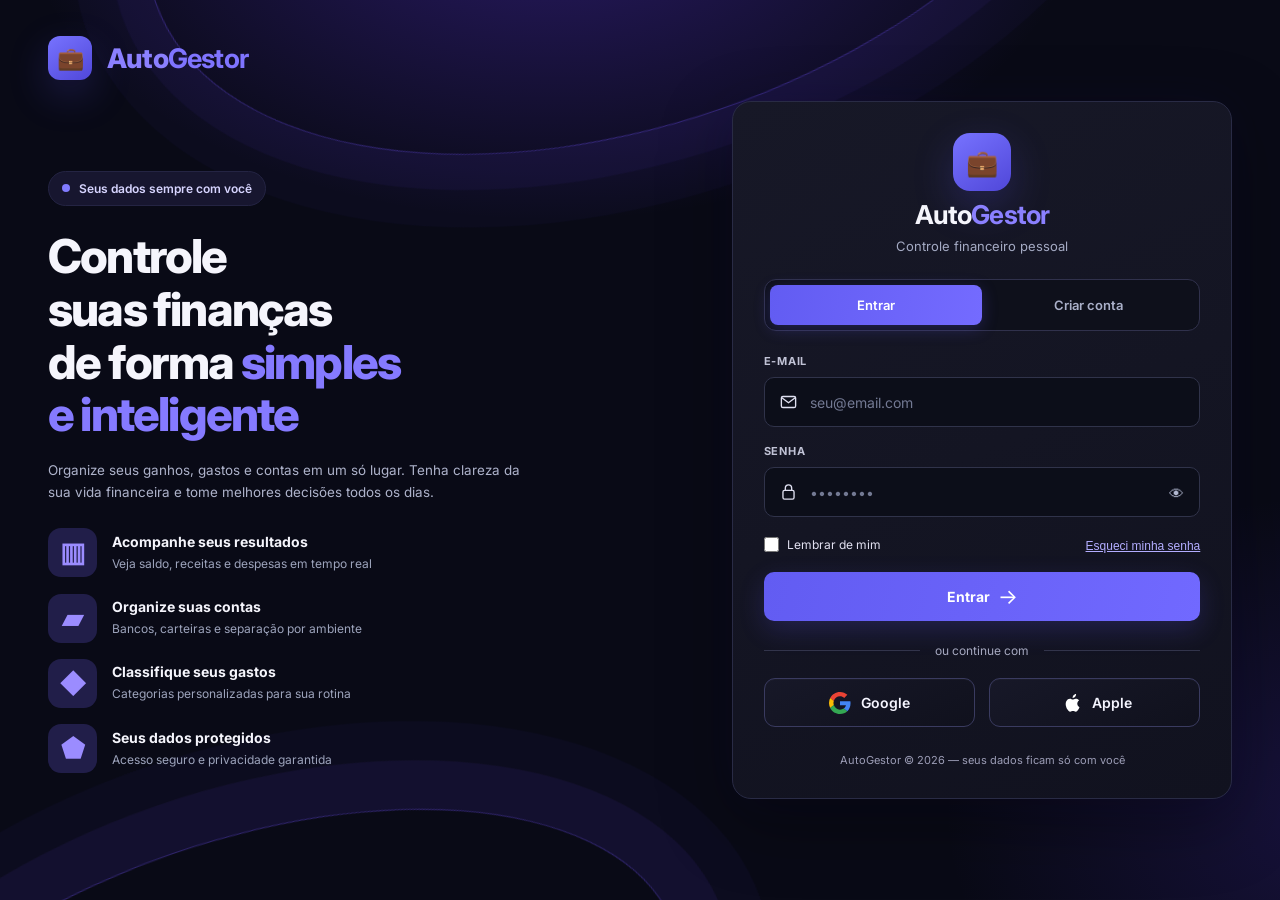
==== app/static/login.html @ a89f31d7 "fix(ui): replace placeholder Google and Apple marks with SVG icons" ====
<!DOCTYPE html>
<html lang="pt-br">
<head>
<meta charset="UTF-8">
<meta name="viewport" content="width=device-width, initial-scale=1.0">
<title>AutoGestor — Entrar</title>
<link rel="preconnect" href="https://fonts.googleapis.com">
<link href="https://fonts.googleapis.com/css2?family=Inter:wght@300;400;500;600;700;800&display=swap" rel="stylesheet">
<style>
  *, *::before, *::after { box-sizing: border-box; margin: 0; padding: 0; }

  :root {
    --bg:      #0A0A0F;
    --surface: #111118;
    --card:    #16161F;
    --border:  #1E1E2E;
    --border2: #2A2A3C;
    --text:    #F1F1F5;
    --muted:   #6B6B80;
    --dim:     #3A3A50;
    --accent:  #6366F1;
    --accent2: #818CF8;
    --green:   #10B981;
    --amber:   #F59E0B;
    --red:     #EF4444;
  }

  body {
    font-family: 'Inter', sans-serif;
    background: var(--bg);
    color: var(--text);
    min-height: 100vh;
    display: flex;
    align-items: center;
    justify-content: center;
    padding: 20px;
    position: relative;
    overflow: hidden;
  }

  /*
    BACKGROUND DECORATIVO
    ───────────────────────
    Dois círculos grandes, desfocados, com a cor de accent/green
    em baixa opacidade — dão profundidade ao fundo escuro sem
    distrair do formulário. Posicionados fora da área central.
  */
  .bg-glow {
    position: fixed;
    border-radius: 50%;
    filter: blur(120px);
    pointer-events: none;
    z-index: 0;
  }
  .bg-glow.one {
    width: 480px; height: 480px;
    background: var(--accent);
    opacity: 0.12;
    top: -120px; left: -120px;
  }
  .bg-glow.two {
    width: 420px; height: 420px;
    background: var(--green);
    opacity: 0.08;
    bottom: -100px; right: -100px;
  }

  /* ── CONTAINER PRINCIPAL ── */
  .auth-wrap {
    position: relative;
    z-index: 1;
    width: 100%;
    max-width: 380px;
  }

  .brand {
    display: flex;
    flex-direction: column;
    align-items: center;
    gap: 10px;
    margin-bottom: 28px;
  }
  .brand-icon {
    width: 52px;
    height: 52px;
    background: var(--accent);
    border-radius: 14px;
    display: flex;
    align-items: center;
    justify-content: center;
    font-size: 24px;
    box-shadow: 0 8px 24px rgba(99,102,241,0.35);
  }
  .brand-name {
    font-size: 19px;
    font-weight: 700;
    letter-spacing: -0.3px;
  }
  .brand-sub {
    font-size: 12px;
    color: var(--muted);
  }

  .auth-card {
    background: var(--card);
    border: 1px solid var(--border);
    border-radius: 18px;
    padding: 32px 28px;
    box-shadow: 0 20px 60px rgba(0,0,0,0.4);
  }

  /* ── TOGGLE LOGIN / CADASTRO ── */
  .auth-toggle {
    display: grid;
    grid-template-columns: 1fr 1fr;
    background: var(--surface);
    border: 1px solid var(--border2);
    border-radius: 11px;
    padding: 4px;
    margin-bottom: 24px;
  }
  .auth-toggle button {
    padding: 9px;
    border: none;
    border-radius: 8px;
    background: transparent;
    color: var(--muted);
    font-family: 'Inter', sans-serif;
    font-size: 13px;
    font-weight: 600;
    cursor: pointer;
    transition: all 0.2s;
  }
  .auth-toggle button.active {
    background: var(--accent);
    color: #fff;
  }

  /* ── CAMPOS ── */
  .field { margin-bottom: 14px; position: relative; }
  .field label {
    display: block;
    font-size: 11px;
    font-weight: 500;
    color: var(--muted);
    margin-bottom: 6px;
    letter-spacing: 0.04em;
    text-transform: uppercase;
  }
  .field input {
    width: 100%;
    background: var(--surface);
    border: 1px solid var(--border2);
    border-radius: 10px;
    padding: 12px 14px;
    color: var(--text);
    font-family: 'Inter', sans-serif;
    font-size: 14px;
    outline: none;
    transition: border-color 0.15s, box-shadow 0.15s;
  }
  .field input:focus {
    border-color: var(--accent);
    box-shadow: 0 0 0 3px rgba(99,102,241,0.15);
  }
  .field input::placeholder { color: var(--dim); }

  .field-error {
    display: none;
    margin-top: 6px;
    font-size: 12px;
    color: var(--red);
  }
  .field-error.show { display: block; }

  /* Botão de mostrar/ocultar senha — ícone dentro do campo */
  .field.password-field input { padding-right: 42px; }
  .toggle-password {
    position: absolute;
    right: 12px;
    top: 33px;
    background: none;
    border: none;
    color: var(--muted);
    cursor: pointer;
    font-size: 15px;
    padding: 4px;
    line-height: 1;
  }
  .toggle-password:hover { color: var(--text); }

  /* ── FORÇA DA SENHA (só aparece no cadastro) ── */
  .strength-wrap {
    display: none;
    align-items: center;
    gap: 8px;
    margin-top: 8px;
  }
  .strength-wrap.show { display: flex; }
  .strength-bars {
    display: flex;
    gap: 4px;
    flex: 1;
  }
  .strength-bar {
    height: 4px;
    flex: 1;
    border-radius: 99px;
    background: var(--border2);
    transition: background 0.2s;
  }
  .strength-label {
    font-size: 10px;
    font-weight: 600;
    color: var(--muted);
    min-width: 52px;
    text-align: right;
  }

  /* ── BOTÃO PRINCIPAL ── */
  .btn-submit {
    width: 100%;
    padding: 12px;
    background: var(--accent);
    border: none;
    border-radius: 10px;
    color: #fff;
    font-family: 'Inter', sans-serif;
    font-size: 14px;
    font-weight: 600;
    cursor: pointer;
    transition: filter 0.15s, transform 0.1s;
    margin-top: 6px;
    display: flex;
    align-items: center;
    justify-content: center;
    gap: 8px;
  }
  .btn-submit:hover { filter: brightness(1.1); }
  .btn-submit:active { transform: scale(0.98); }
  .btn-submit:disabled { opacity: 0.6; cursor: not-allowed; }

  /* Spinner de carregamento dentro do botão, durante o fetch */
  .spinner {
    width: 14px; height: 14px;
    border: 2px solid rgba(255,255,255,0.3);
    border-top-color: #fff;
    border-radius: 50%;
    animation: spin 0.6s linear infinite;
    display: none;
  }
  .spinner.show { display: inline-block; }
  @keyframes spin { to { transform: rotate(360deg); } }

  /* ── MENSAGEM DE ERRO ── */
  .auth-error {
    display: none;
    align-items: center;
    gap: 8px;
    background: rgba(239,68,68,0.1);
    border: 1px solid rgba(239,68,68,0.3);
    border-radius: 9px;
    padding: 10px 12px;
    margin-bottom: 16px;
    font-size: 12px;
    color: var(--red);
  }
  .auth-error.show { display: flex; }

  .auth-info {
    display: none;
    align-items: center;
    gap: 8px;
    background: rgba(245,158,11,0.1);
    border: 1px solid rgba(245,158,11,0.35);
    border-radius: 9px;
    padding: 10px 12px;
    margin-bottom: 16px;
    font-size: 12px;
    color: var(--amber);
  }
  .auth-info.show { display: flex; }

  .auth-footer {
    text-align: center;
    margin-top: 20px;
    font-size: 12px;
    color: var(--muted);
  }

  .auth-link {
    margin-top: 10px;
    text-align: right;
  }
  .auth-link button {
    background: none;
    border: none;
    color: var(--accent2);
    cursor: pointer;
    font-size: 12px;
    text-decoration: underline;
  }

  .modal-backdrop {
    display: none;
    position: fixed;
    inset: 0;
    background: rgba(0, 0, 0, 0.65);
    z-index: 20;
    align-items: center;
    justify-content: center;
    padding: 16px;
  }
  .modal-backdrop.show { display: flex; }
  .modal-card {
    width: 100%;
    max-width: 430px;
    background: var(--card);
    border: 1px solid var(--border2);
    border-radius: 16px;
    padding: 20px;
  }
  .modal-title {
    font-size: 18px;
    margin-bottom: 8px;
    font-weight: 700;
  }
  .modal-sub {
    font-size: 13px;
    color: var(--muted);
    margin-bottom: 14px;
  }
  .modal-actions {
    display: flex;
    gap: 8px;
    margin-top: 10px;
  }
  .btn-secondary {
    flex: 1;
    border: 1px solid var(--border2);
    background: transparent;
    color: var(--text);
    border-radius: 10px;
    padding: 11px;
    cursor: pointer;
  }

/* AutoGestor · Login Dark Premium 2026 — visual only; auth logic preserved */
:root {
  --bg: #090a13;
  --surface: #10121e;
  --card: #121522;
  --border: #24283d;
  --border2: #323650;
  --text: #f6f7ff;
  --muted: #a2a8c1;
  --dim: #747b98;
  --accent: #625df5;
  --accent2: #aaa7ff;
}
html { min-height: 100%; }
body {
  display: block;
  min-height: 100vh;
  min-height: 100dvh;
  padding: 0;
  overflow-x: hidden;
  overflow-y: auto;
  background: radial-gradient(ellipse at 12% 8%, rgba(99,93,245,.17), transparent 42%),
              radial-gradient(ellipse at 90% 90%, rgba(60,45,143,.12), transparent 36%), var(--bg);
}
.bg-glow { opacity: .045 !important; }
.auth-layout {
  width: min(1200px, calc(100% - 72px));
  min-height: 100vh;
  min-height: 100dvh;
  margin: auto;
  display: grid;
  grid-template-columns: minmax(0, 1.05fr) minmax(360px, .95fr);
  align-items: center;
  gap: clamp(32px, 7vw, 112px);
  position: relative;
  z-index: 1;
  padding: 48px 0;
}
.auth-intro { min-height: 650px; align-self: stretch; display: flex; flex-direction: column; justify-content: space-between; }
.intro-brand { font-size: 23px; font-weight: 800; letter-spacing: -.8px; }
.intro-brand > span:last-child, .brand-name span { color: var(--accent2); }
.intro-mark, .brand-icon {
  background: linear-gradient(145deg, #7773ff, #5047d9);
  box-shadow: 0 14px 40px rgba(91,83,241,.23);
}
.intro-mark { display: inline-grid; place-items: center; width: 38px; height: 38px; border-radius: 12px; margin-right: 10px; color: white; font-size: 27px; vertical-align: middle; }
.intro-content { max-width: 540px; }
.intro-eyebrow { display: inline-flex; align-items: center; gap: 9px; padding: 10px 14px; border-radius: 999px; border: 1px solid #292a4d; background: #17172e; color: #d7d5ff; font-size: 12px; font-weight: 600; }
.intro-dot { width: 8px; height: 8px; border-radius: 50%; background: #817bff; }
.intro-content h1 { font-size: clamp(36px, 4vw, 57px); letter-spacing: -2.4px; line-height: 1.12; margin: 26px 0 18px; font-weight: 800; }
.intro-content h1 em { font-style: normal; color: #8c83ff; }
.intro-content > p { font-size: 16px; line-height: 1.8; color: #aeb3cb; max-width: 490px; }
.intro-features { display: grid; gap: 23px; margin-top: 35px; }
.intro-feature { display: flex; gap: 14px; align-items: center; }
.feature-icon { display: grid; place-items: center; width: 47px; height: 47px; flex: none; border-radius: 13px; background: #1b1b39; color: #a9a4ff; font-size: 27px; }
.intro-feature strong { display: block; font-size: 13px; margin-bottom: 5px; }
.intro-feature small { display: block; color: #9da4bc; font-size: 12px; line-height: 1.5; }
.intro-bottom { font-size: 10px; color: #717896; font-weight: 700; letter-spacing: 2px; }
.intro-bottom span { padding: 0 8px; }
.auth-wrap { max-width: 470px; justify-self: end; }
.brand { margin-bottom: 25px; gap: 8px; }
.brand-icon { width: 58px; height: 58px; border-radius: 17px; font-size: 35px; }
.brand-name { font-size: 25px; letter-spacing: -.9px; }
.brand-sub { font-size: 12px; color: #a4aac3; text-align: center; }
.auth-card { padding: 34px; border-radius: 22px; border-color: #292c42; background: linear-gradient(145deg, rgba(24,26,42,.98), rgba(17,19,32,.98)); box-shadow: 0 28px 90px rgba(0,0,0,.35); }
.auth-toggle { margin-bottom: 28px; padding: 5px; border-radius: 12px; background: #0e101b; }
.auth-toggle button { padding: 12px; color: #aab0c9; }
.auth-toggle button.active { background: linear-gradient(100deg, #625cf2, #746bff); box-shadow: 0 4px 16px rgba(95,87,240,.25); }
.field { margin-bottom: 18px; }
.field label { font-size: 11px; font-weight: 700; color: #b2b8d0; letter-spacing: .065em; margin-bottom: 9px; }
.field input { background: #0c0e19; border-color: #30334a; min-height: 50px; padding: 13px 15px; font-size: 14px; }
.field input::placeholder { color: #737993; }
.toggle-password { top: 38px; color: #b2b8d0; }
.btn-submit { min-height: 51px; background: linear-gradient(105deg, #625cf2, #7169ff); box-shadow: 0 9px 26px rgba(93,86,245,.2); font-weight: 700; }
.auth-link { margin: 4px 0 14px; }
.auth-link button { color: #b3adff; }
.auth-footer { color: #8d93ad; line-height: 1.6; }
.modal-card { background: #151827; }
@media (max-width: 900px) {
  .auth-layout { width: min(480px, calc(100% - 36px)); display: flex; flex-direction: column; justify-content: center; gap: 0; padding: 36px 0 26px; }
  .auth-intro { display: none; }
  .auth-wrap { max-width: 100%; width: 100%; }
  .brand { margin-bottom: 28px; }
  .auth-card { padding: clamp(22px, 5vw, 32px); }
}
@media (max-width: 420px) {
  .auth-layout { width: calc(100% - 28px); padding-top: 24px; }
  .auth-card { padding: 22px 18px; border-radius: 19px; }
  .brand-icon { width: 54px; height: 54px; }
  .brand-name { font-size: 23px; }
  .auth-toggle button { padding: 11px 6px; }
}
@media (prefers-reduced-motion: reduce) {
  *, *::before, *::after { scroll-behavior: auto !important; transition-duration: .01ms !important; animation-duration: .01ms !important; }
}

/* Pixel-directed 2026 login layout — aligned with approved reference */
:root { --bg:#080913; --surface:#0e0f1b; --card:#131422; --border:#272941; --border2:#30314c; --text:#f5f5fc; --muted:#a3a5bd; --dim:#737791; --accent:#625cff; --accent2:#8b80ff; }
body { background:radial-gradient(ellipse at 16% 2%,#17173b 0%,transparent 43%),#090a14; overflow-x:hidden; }
.bg-glow { display:none; }
.auth-layout { width:min(1420px,calc(100% - 80px)); grid-template-columns:minmax(0,1fr) minmax(0,1fr); gap:clamp(55px,8vw,145px); min-height:100dvh; padding:50px 12px; }
.auth-intro { min-height:760px; }
.intro-brand { display:flex; align-items:center; gap:15px; font-size:27px; }
.intro-brand strong { color:#7f74ff; }
.intro-brand .brand-icon.small { width:44px; height:44px; border-radius:12px; font-size:22px; margin:0; }
.intro-content { max-width:550px; }
.intro-eyebrow { padding:9px 13px; background:#17162f; border-color:#242443; }
.intro-content h1 { font-size:clamp(42px,4.2vw,65px); letter-spacing:-2px; line-height:1.13; margin:24px 0 18px; }
.intro-content h1 em { color:#857aff; }
.intro-content > p { max-width:490px; font-size:17px; line-height:1.7; }
.intro-features { gap:22px; margin-top:30px; }
.intro-feature { gap:15px; }
.intro-feature strong { font-size:14px; }
.intro-feature small { font-size:12px; }
.feature-icon { width:52px; height:52px; background:#211e49; border-radius:13px; color:#9b8cff; font-weight:800; }
.intro-dots { display:flex; gap:10px; }
.intro-dots span { height:10px; width:10px; border-radius:50%; background:#3d405d; }
.intro-dots span.selected { background:#756aff; }
.auth-wrap { max-width:480px; width:100%; }
.auth-card { padding:36px 37px 28px; border:1px solid #292b45; border-radius:19px; background:linear-gradient(155deg,#171827,#11121f); }
.brand { margin-bottom:30px; }
.brand-icon { font-size:26px; }
.brand-name { font-size:26px; }
.brand-sub { font-size:13px; }
.auth-toggle { margin-bottom:28px; }
.field { margin-bottom:17px; }
.field label { color:#c1c3d6; }
.input-shell { position:relative; }
.input-shell > svg { position:absolute; left:15px; top:50%; transform:translateY(-50%); width:19px; height:19px; fill:none; stroke:#e0e0f1; stroke-width:1.7; stroke-linecap:round; stroke-linejoin:round; pointer-events:none; z-index:1; }
.input-shell input { padding-left:45px; }
.field.password-field .input-shell input { padding-right:45px; }
.toggle-password { top:38px; right:12px; }
.login-options { display:flex; justify-content:space-between; align-items:center; gap:10px; margin:8px 0 18px; }
.remember { display:flex; align-items:center; gap:8px; font-size:12px; white-space:nowrap; color:#e2e1f1; cursor:pointer; }
.remember input { width:15px; height:15px; accent-color:#675cff; cursor:pointer; }
.login-options .auth-link { margin:0; }
.login-options .auth-link button { white-space:nowrap; }
.btn-submit { min-height:49px; }
.btn-submit > span:last-child { font-size:21px; font-weight:400; line-height:1; }
.social-area { margin-top:22px; }
.social-divider { display:flex; align-items:center; gap:15px; color:#a5a8bf; font-size:12px; white-space:nowrap; margin-bottom:20px; }
.social-divider:before,.social-divider:after { content:""; height:1px; background:#32344b; flex:1; }
.social-buttons { display:grid; grid-template-columns:1fr 1fr; gap:14px; }
.social-buttons button { min-height:49px; border:1px solid #3a3c59; border-radius:11px; background:#10111e; color:#f4f4fa; display:flex; align-items:center; justify-content:center; gap:10px; font-size:13px; font-weight:600; font-family:inherit; opacity:.65; cursor:not-allowed; }
.google-g { font-size:22px; font-weight:800; color:#4285f4; text-shadow:-2px -1px #ea4335,2px 1px #34a853; }
.apple-mark { font-size:23px; color:#fff; }
.card-footer { margin-top:26px; text-align:center; color:#9c9db6; font-size:11px; }
.auth-footer { display:none; }
.mobile-benefits { display:none; }
@media (max-width:900px) {
  .auth-layout { width:min(480px,calc(100% - 32px)); padding:36px 0 0; justify-content:center; min-height:100dvh; }
  .auth-intro { display:none; }
  .auth-wrap { width:100%; }
  .auth-card { padding:25px 22px 24px; }
  .brand { margin-bottom:27px; }
  .card-footer { display:none; }
  .auth-footer { display:block; margin-top:18px; }
  .mobile-benefits { display:grid; grid-template-columns:repeat(3,1fr); gap:8px; margin-top:34px; padding:20px 10px 28px; border-radius:50% 50% 0 0 / 22% 22% 0 0; background:linear-gradient(145deg,rgba(35,30,94,.85),rgba(16,16,41,.6)); text-align:center; }
  .mobile-benefits div { font-size:11px; line-height:1.4; color:#d5d5eb; }
  .mobile-benefits span { display:grid; place-items:center; width:37px; height:37px; margin:0 auto 9px; border-radius:11px; background:#27235b; color:#aa9dff; font-size:22px; }
}
@media (max-width:420px) {
  .auth-layout { width:calc(100% - 24px); padding-top:24px; }
  .auth-card { padding:21px 17px; }
  .brand-icon { width:51px; height:51px; }
  .brand-name { font-size:23px; }
  .social-buttons { gap:8px; }
  .login-options { gap:6px; }
  .remember,.login-options .auth-link button { font-size:11px; }
}
@media (max-height:730px) and (max-width:900px) { .auth-layout { justify-content:flex-start; } .mobile-benefits { margin-top:20px; } }

/* Visual refinement: reference-aligned desktop and landscape viewport */
body {
  background:
    radial-gradient(ellipse 55% 48% at 43% -12%, rgba(95,53,235,.38), transparent 76%),
    radial-gradient(ellipse 40% 45% at 105% 90%, rgba(75,46,199,.22), transparent 78%),
    #090a16;
}
body::before, body::after {
  content:""; position:fixed; pointer-events:none; z-index:0;
  border:1px solid rgba(114,81,255,.38); border-radius:50%;
  transform:rotate(-19deg);
}
body::before { width:1000px; height:570px; top:-445px; left:10%; box-shadow:0 0 0 36px rgba(82,53,192,.075),0 0 0 74px rgba(82,53,192,.045); }
body::after { width:900px; height:470px; bottom:-410px; left:-200px; box-shadow:0 0 0 50px rgba(87,54,210,.09),0 0 0 90px rgba(87,54,210,.04); }
.auth-layout {
  width:min(1380px,calc(100% - 96px));
  min-height:100vh; min-height:100dvh;
  padding:clamp(28px,4vh,64px) 0;
  gap:clamp(44px,6vw,105px);
  align-items:center;
}
.auth-intro { min-height:0; height:auto; align-self:stretch; padding:0; }
.intro-content { margin:auto 0; padding:32px 0; }
.intro-content h1 { font-size:clamp(35px,3.65vw,59px); letter-spacing:-1.8px; }
.intro-content > p { font-size:clamp(13px,1.05vw,16px); line-height:1.65; }
.intro-features { gap:clamp(10px,1.8vh,19px); margin-top:25px; }
.intro-feature .feature-icon { width:49px; height:49px; }
.intro-dots { display:none !important; }
.auth-wrap { justify-self:end; max-width:500px; }
.auth-card { padding:clamp(22px,2.4vw,36px); box-shadow:0 22px 70px rgba(0,0,0,.36),0 0 50px rgba(86,71,218,.06); }
.brand { margin-bottom:25px; }
.auth-toggle { margin-bottom:23px; }
.social-buttons button { border-color:#39365f; }
.social-buttons button:disabled { opacity:.58; }
@media (min-width:901px) and (max-height:780px) {
  .auth-layout { align-items:start; }
  .auth-intro { min-height:660px; }
  .intro-content { padding:20px 0; }
  .auth-card { padding:20px 26px; }
  .brand { margin-bottom:14px; }
  .brand-icon { width:48px; height:48px; }
  .auth-toggle { margin-bottom:16px; }
  .field { margin-bottom:12px; }
  .field input { min-height:44px; }
  .login-options { margin:5px 0 12px; }
  .social-area { margin-top:15px; }
  .social-divider { margin-bottom:12px; }
  .card-footer { margin-top:15px; }
}
@media (max-width:900px) {
  body::before { width:560px; height:400px; top:-335px; left:-160px; }
  body::after { width:550px; height:300px; bottom:-270px; left:-150px; }
  .auth-layout { width:min(480px,calc(100% - 28px)); padding:30px 0 0; min-height:100dvh; justify-content:center; }
  .auth-wrap { justify-self:auto; }
  .auth-card { padding:24px 20px; }
}

/* Social identity correction: genuine vector marks, consistent visual contrast */
.social-buttons button,
.social-buttons button:disabled {
  opacity: 1;
  background: linear-gradient(155deg,#171828,#10111d);
  border: 1px solid #3a3b60;
  color: #f5f5ff;
  font-size: 14px;
  font-weight: 600;
  box-shadow: inset 0 1px 0 rgba(255,255,255,.025);
}
.social-buttons button:disabled { cursor: not-allowed; }
.social-buttons .social-icon { display: block; width: 22px; height: 22px; flex: 0 0 22px; }
.social-buttons .apple-icon { color: #fff; width: 25px; height: 25px; flex-basis: 25px; }
</style>
</head>
<body>

<div class="bg-glow one"></div>
<div class="bg-glow two"></div>

<main class="auth-layout">
<section class="auth-intro" aria-label="Apresentação do AutoGestor">
  <div class="intro-brand"><span class="brand-icon small" aria-hidden="true">💼</span><span>Auto<strong>Gestor</strong></span></div>
  <div class="intro-content">
    <span class="intro-eyebrow"><span class="intro-dot"></span> Seus dados sempre com você</span>
    <h1>Controle<br>suas finanças<br>de forma <em>simples<br>e inteligente</em></h1>
    <p>Organize seus ganhos, gastos e contas em um só lugar. Tenha clareza da sua vida financeira e tome melhores decisões todos os dias.</p>
    <div class="intro-features">
      <div class="intro-feature"><span class="feature-icon" aria-hidden="true">▥</span><div><strong>Acompanhe seus resultados</strong><small>Veja saldo, receitas e despesas em tempo real</small></div></div>
      <div class="intro-feature"><span class="feature-icon" aria-hidden="true">▰</span><div><strong>Organize suas contas</strong><small>Bancos, carteiras e separação por ambiente</small></div></div>
      <div class="intro-feature"><span class="feature-icon" aria-hidden="true">◆</span><div><strong>Classifique seus gastos</strong><small>Categorias personalizadas para sua rotina</small></div></div>
      <div class="intro-feature"><span class="feature-icon" aria-hidden="true">⬟</span><div><strong>Seus dados protegidos</strong><small>Acesso seguro e privacidade garantida</small></div></div>
    </div>
  </div>
</section>
<section class="auth-wrap" aria-label="Acesso à conta">
  <div class="auth-card">
    <div class="brand">
      <div class="brand-icon" aria-hidden="true">💼</div>
      <div class="brand-name">Auto<span>Gestor</span></div>
      <div class="brand-sub">Controle financeiro pessoal</div>
    </div>
    <div class="auth-toggle">
      <button type="button" class="active" id="tab-login" onclick="trocarAba('login')">Entrar</button>
      <button type="button" id="tab-cadastro" onclick="trocarAba('cadastro')">Criar conta</button>
    </div>
    <div class="auth-error" id="auth-error" role="alert"><span>⚠</span><span id="auth-error-text">Erro</span></div>
    <div class="auth-info" id="auth-info"><span>⏳</span><span id="auth-info-text">Aguarde...</span></div>
    <form id="form-login" onsubmit="return false;">
      <div class="field">
        <label for="login-email">E-MAIL</label>
        <div class="input-shell"><svg aria-hidden="true" viewBox="0 0 24 24"><rect x="3" y="5" width="18" height="14" rx="2"/><path d="m4 7 8 6 8-6"/></svg><input type="email" id="login-email" placeholder="seu@email.com" autocomplete="email"></div>
      </div>
      <div class="field password-field">
        <label for="login-senha">SENHA</label>
        <div class="input-shell"><svg aria-hidden="true" viewBox="0 0 24 24"><rect x="5" y="10" width="14" height="11" rx="2"/><path d="M8 10V7a4 4 0 0 1 8 0v3"/></svg><input type="password" id="login-senha" placeholder="••••••••" autocomplete="current-password"></div>
        <button type="button" class="toggle-password" aria-label="Mostrar ou ocultar senha" onclick="alternarSenha('login-senha', this)">👁</button>
      </div>
      <div class="login-options"><label class="remember"><input type="checkbox" id="remember-email"> Lembrar de mim</label><div class="auth-link"><button type="button" onclick="abrirModalRecuperacao()">Esqueci minha senha</button></div></div>
      <button type="button" class="btn-submit" id="btn-login" onclick="fazerLogin()"><span class="spinner" id="spinner-login"></span><span id="btn-login-text">Entrar</span><span aria-hidden="true">→</span></button>
    </form>
    <form id="form-cadastro" style="display:none;" onsubmit="return false;">
      <div class="field"><label for="cad-nome">NOME</label><input type="text" id="cad-nome" placeholder="Seu nome completo" autocomplete="name"></div>
      <div class="field"><label for="cad-email">E-MAIL</label><input type="email" id="cad-email" placeholder="seu@email.com" autocomplete="email"></div>
      <div class="field password-field"><label for="cad-senha">SENHA</label><input type="password" id="cad-senha" placeholder="Mínimo 6 caracteres" autocomplete="new-password" oninput="atualizarForcaSenha(this.value)"><button type="button" class="toggle-password" aria-label="Mostrar ou ocultar senha" onclick="alternarSenha('cad-senha', this)">👁</button>
        <div class="strength-wrap" id="strength-wrap"><div class="strength-bars"><div class="strength-bar" id="bar-1"></div><div class="strength-bar" id="bar-2"></div><div class="strength-bar" id="bar-3"></div></div><span class="strength-label" id="strength-label">Fraca</span></div>
      </div>
      <div class="field password-field"><label for="cad-confirmar-senha">CONFIRMAR SENHA</label><input type="password" id="cad-confirmar-senha" autocomplete="new-password" placeholder="Repita sua senha" oninput="validarConfirmacaoSenha()"><button type="button" class="toggle-password" aria-label="Mostrar ou ocultar confirmação de senha" onclick="alternarSenha('cad-confirmar-senha', this)">👁</button><span class="field-error" id="cad-confirmar-erro" role="alert">As senhas não coincidem.</span></div>
      <button type="button" class="btn-submit" id="btn-cadastro" onclick="fazerCadastro()"><span class="spinner" id="spinner-cadastro"></span><span id="btn-cadastro-text">Criar conta</span></button>
    </form>
    <div class="social-area" id="social-area"><div class="social-divider"><span>ou continue com</span></div><div class="social-buttons">
      <button type="button" disabled aria-label="Entrar com Google — em breve" title="Login com Google em breve"><svg class="social-icon google-icon" aria-hidden="true" viewBox="0 0 48 48" xmlns="http://www.w3.org/2000/svg"><path fill="#EA4335" d="M24 9.5c3.54 0 6.71 1.22 9.21 3.6l6.85-6.85C35.9 2.38 30.47 0 24 0 14.62 0 6.51 5.38 2.56 13.22l7.98 6.19C12.43 13.72 17.74 9.5 24 9.5z"/><path fill="#4285F4" d="M46.98 24.55c0-1.57-.15-3.09-.38-4.55H24v9.02h12.94c-.58 2.96-2.28 5.48-4.82 7.18l7.73 6C44.36 38.03 46.98 31.88 46.98 24.55z"/><path fill="#FBBC05" d="M10.53 28.59A14.41 14.41 0 0 1 9.75 24c0-1.59.27-3.13.76-4.59l-7.98-6.2A23.91 23.91 0 0 0 0 24c0 3.87.93 7.51 2.56 10.78l7.97-6.19z"/><path fill="#34A853" d="M24 48c6.48 0 11.93-2.13 15.9-5.8l-7.73-6c-2.15 1.45-4.92 2.3-8.17 2.3-6.26 0-11.57-4.22-13.47-9.91l-7.97 6.19C6.51 42.62 14.62 48 24 48z"/></svg><span>Google</span></button>
      <button type="button" disabled aria-label="Entrar com Apple — em breve" title="Login com Apple em breve"><svg class="social-icon apple-icon" aria-hidden="true" viewBox="0 0 24 24" xmlns="http://www.w3.org/2000/svg"><path fill="currentColor" d="M17.05 12.54c.02 2.11 1.86 2.81 1.88 2.82-.02.05-.29 1.01-.97 2-.59.86-1.2 1.72-2.16 1.74-.95.02-1.26-.56-2.35-.56-1.1 0-1.44.54-2.34.58-.94.03-1.66-.95-2.26-1.8-1.23-1.77-2.17-5.01-.91-7.19a3.5 3.5 0 0 1 2.96-1.8c.92-.02 1.79.63 2.35.63.56 0 1.62-.78 2.73-.67.46.02 1.76.19 2.6 1.41-.07.05-1.55.9-1.53 2.84zM15.3 6.5c.5-.6.84-1.44.75-2.28-.72.03-1.59.48-2.11 1.08-.47.54-.88 1.39-.77 2.21.8.06 1.62-.41 2.13-1.01z" transform="translate(0 -1) scale(1.14)"/></svg><span>Apple</span></button>
    </div></div>
    <div class="card-footer">AutoGestor © 2026 — seus dados ficam só com você</div>
  </div>
  <div class="auth-footer">AutoGestor © 2026 — seus dados ficam só com você</div>
  <div class="mobile-benefits" aria-label="Benefícios"><div><span>▥</span>Organize<br>seus ganhos</div><div><span>▰</span>Controle<br>seus gastos</div><div><span>⬟</span>Tenha seus<br>dados seguros</div></div>
</section>
</main>

<div class="modal-backdrop" id="modal-recuperacao" aria-hidden="true">
  <div class="modal-card" role="dialog" aria-modal="true" aria-labelledby="modal-recuperacao-title">
    <div class="modal-title" id="modal-recuperacao-title">Recuperar senha</div>
    <div class="modal-sub">Informe seu e-mail. Se existir uma conta, enviaremos as instruções de redefinição.</div>
    <div class="field">
      <label for="rec-email">E-mail</label>
      <input type="email" id="rec-email" autocomplete="email" placeholder="seu@email.com">
    </div>
    <div class="auth-info" id="rec-info">
      <span>ℹ</span>
      <span id="rec-info-text"></span>
    </div>
    <div class="auth-error" id="rec-erro">
      <span>⚠</span>
      <span id="rec-erro-text"></span>
    </div>
    <div class="modal-actions">
      <button type="button" class="btn-secondary" onclick="fecharModalRecuperacao()">Voltar ao login</button>
      <button type="button" class="btn-submit" id="btn-recuperar" onclick="enviarRecuperacaoSenha()">
        <span class="spinner" id="spinner-recuperar"></span>
        <span id="btn-recuperar-text">Enviar link de recuperação</span>
      </button>
    </div>
  </div>
</div>

<script>
/*
  URL DA API — mesma lógica do dashboard principal:
  usa window.location.origin para funcionar automaticamente
  em qualquer ambiente (localhost, rede local, ngrok), desde
  que esta página seja servida PELA PRÓPRIA API
  (ex: app/static/login.html).
*/
const API_BASE = window.location.origin;
const REQUEST_TIMEOUT_MS = 15000;
const SLOW_REQUEST_NOTICE_MS = 4000;

/*
  trocarAba(aba)
  ─────────────────
  Alterna visualmente entre os formulários de Login e Cadastro.
  Também limpa qualquer mensagem de erro visível, para não
  mostrar um erro do login enquanto o usuário preenche o cadastro.
*/
function trocarAba(aba) {
  const isLogin = aba === 'login';

  document.getElementById('tab-login').classList.toggle('active', isLogin);
  document.getElementById('tab-cadastro').classList.toggle('active', !isLogin);
  document.getElementById('form-login').style.display = isLogin ? 'block' : 'none';
  document.getElementById('form-cadastro').style.display = isLogin ? 'none' : 'block';

  esconderErro();
  esconderInfo();
}

function mostrarErro(mensagem) {
  document.getElementById('auth-error-text').textContent = mensagem;
  document.getElementById('auth-error').classList.add('show');
}
function esconderErro() {
  document.getElementById('auth-error').classList.remove('show');
}

function mostrarInfo(mensagem) {
  document.getElementById('auth-info-text').textContent = mensagem;
  document.getElementById('auth-info').classList.add('show');
}

function esconderInfo() {
  document.getElementById('auth-info').classList.remove('show');
}

function abrirModalRecuperacao() {
  document.getElementById('modal-recuperacao').classList.add('show');
  document.getElementById('modal-recuperacao').setAttribute('aria-hidden', 'false');
  esconderErroRecuperacao();
  esconderInfoRecuperacao();
}

function fecharModalRecuperacao() {
  document.getElementById('modal-recuperacao').classList.remove('show');
  document.getElementById('modal-recuperacao').setAttribute('aria-hidden', 'true');
}

function mostrarErroRecuperacao(mensagem) {
  document.getElementById('rec-erro-text').textContent = mensagem;
  document.getElementById('rec-erro').classList.add('show');
}

function esconderErroRecuperacao() {
  document.getElementById('rec-erro').classList.remove('show');
}

function mostrarInfoRecuperacao(mensagem) {
  document.getElementById('rec-info-text').textContent = mensagem;
  document.getElementById('rec-info').classList.add('show');
}

function esconderInfoRecuperacao() {
  document.getElementById('rec-info').classList.remove('show');
}

function validarConfirmacaoSenha() {
  const senha = document.getElementById('cad-senha').value;
  const confirmar = document.getElementById('cad-confirmar-senha').value;
  const erro = document.getElementById('cad-confirmar-erro');

  if (!confirmar) {
    erro.classList.remove('show');
    return true;
  }

  if (senha !== confirmar) {
    erro.classList.add('show');
    return false;
  }

  erro.classList.remove('show');
  return true;
}

async function enviarRecuperacaoSenha() {
  esconderErroRecuperacao();
  esconderInfoRecuperacao();
  const email = document.getElementById('rec-email').value.trim();
  if (!email) {
    mostrarErroRecuperacao('Preencha o e-mail.');
    return;
  }

  setCarregando('btn-recuperar', 'spinner-recuperar', 'btn-recuperar-text', true, 'Enviar link de recuperação');
  try {
    const res = await fetchComTimeout(`${API_BASE}/auth/esqueci-senha`, {
      method: 'POST',
      headers: { 'Content-Type': 'application/json' },
      body: JSON.stringify({ email }),
    }, REQUEST_TIMEOUT_MS, () => {
      mostrarInfoRecuperacao('O servidor está levando mais tempo que o normal...');
    });

    if (!res.ok && res.status === 429) {
      mostrarErroRecuperacao('Muitas tentativas. Aguarde alguns minutos e tente novamente.');
      return;
    }

    mostrarInfoRecuperacao('Se existir uma conta com este e-mail, enviaremos as instruções para redefinir sua senha.');
  } catch (e) {
    if (e.name === 'AbortError') {
      mostrarErroRecuperacao('Tempo limite excedido. Tente novamente em instantes.');
    } else {
      mostrarErroRecuperacao('Erro ao solicitar recuperação de senha.');
    }
  } finally {
    setCarregando('btn-recuperar', 'spinner-recuperar', 'btn-recuperar-text', false, 'Enviar link de recuperação');
  }
}

async function fetchComTimeout(url, options, timeoutMs, onSlow) {
  const controller = new AbortController();
  const timeoutId = setTimeout(() => controller.abort(), timeoutMs);
  const slowId = setTimeout(() => {
    if (typeof onSlow === 'function') onSlow();
  }, SLOW_REQUEST_NOTICE_MS);

  try {
    return await fetch(url, {
      ...options,
      signal: controller.signal,
    });
  } finally {
    clearTimeout(timeoutId);
    clearTimeout(slowId);
  }
}

/*
  alternarSenha(idCampo, botao)
  ────────────────────────────────
  Alterna o type do input entre 'password' e 'text', e troca
  o ícone do olho para indicar o estado atual.
*/
function alternarSenha(idCampo, botao) {
  const campo = document.getElementById(idCampo);
  const oculto = campo.type === 'password';
  campo.type = oculto ? 'text' : 'password';
  botao.textContent = oculto ? '🙈' : '👁';
}

/*
  atualizarForcaSenha(senha)
  ─────────────────────────────
  Indicador visual simples de força de senha, baseado em:
  comprimento, presença de números e presença de caractere especial.
  Não é uma análise criptográfica séria — é só feedback de UX
  para incentivar senhas melhores.
*/
function atualizarForcaSenha(senha) {
  const wrap = document.getElementById('strength-wrap');

  if (!senha) {
    wrap.classList.remove('show');
    return;
  }
  wrap.classList.add('show');

  let pontos = 0;
  if (senha.length >= 6) pontos++;
  if (senha.length >= 10 && /[0-9]/.test(senha)) pontos++;
  if (/[^a-zA-Z0-9]/.test(senha) || (senha.length >= 12)) pontos++;

  const bars = [document.getElementById('bar-1'), document.getElementById('bar-2'), document.getElementById('bar-3')];
  const cores = ['var(--red)', 'var(--amber)', 'var(--green)'];
  const labels = ['Fraca', 'Média', 'Forte'];

  bars.forEach((bar, i) => {
    bar.style.background = i < pontos ? cores[pontos - 1] : 'var(--border2)';
  });

  document.getElementById('strength-label').textContent = labels[Math.max(pontos - 1, 0)];
  document.getElementById('strength-label').style.color = cores[Math.max(pontos - 1, 0)];
}

/*
  salvarSessao(resposta)
  ──────────────────────────
  Guarda o token JWT e os dados do usuário no localStorage.
  O dashboard principal (autogestor.html) vai ler essa mesma
  chave para saber se o usuário está logado e montar o header
  Authorization em cada requisição.
*/
function salvarSessao(resposta) {
  localStorage.setItem('autogestor_token', resposta.access_token);
  localStorage.setItem('autogestor_usuario', JSON.stringify(resposta.usuario));
}

function redirecionarAposLogin() {
  const destino = localStorage.getItem('autogestor_return_to');
  localStorage.removeItem('autogestor_return_to');
  if (destino && destino.startsWith('/')) {
    window.location.href = destino;
    return;
  }
  window.location.href = 'index.html';
}

/*
  setCarregando(botaoId, spinnerId, textoId, carregando, textoOriginal)
  ─────────────────────────────────────────────────────────────────────
  Liga/desliga o estado de loading visual do botão: desabilita,
  mostra o spinner, troca o texto.
*/
function setCarregando(botaoId, spinnerId, textoId, carregando, textoOriginal) {
  document.getElementById(botaoId).disabled = carregando;
  document.getElementById(spinnerId).classList.toggle('show', carregando);
  document.getElementById(textoId).textContent = carregando ? 'Aguarde…' : textoOriginal;
}

/*
  fazerLogin()
  ──────────────
  Envia email+senha para POST /auth/login.
  Se a API responder com erro (401 = credenciais inválidas),
  mostra a mensagem retornada. Se der certo, salva a sessão e
  redireciona para o dashboard.
*/
async function fazerLogin() {
  esconderErro();
  esconderInfo();

  const email = document.getElementById('login-email').value.trim();
  const senha = document.getElementById('login-senha').value;

  if (!email || !senha) {
    mostrarErro('Preencha e-mail e senha.');
    return;
  }

  setCarregando('btn-login', 'spinner-login', 'btn-login-text', true, 'Entrar');

  try {
    const res = await fetchComTimeout(`${API_BASE}/auth/login`, {
      method: 'POST',
      headers: { 'Content-Type': 'application/json' },
      body: JSON.stringify({ email, senha }),
    }, REQUEST_TIMEOUT_MS, () => {
      mostrarInfo('O servidor está levando mais tempo que o normal...');
    });

    const corpo = await res.json();

    if (!res.ok) {
      // FastAPI/Pydantic normalmente retorna o erro em `detail`
      mostrarErro(corpo.detail || 'E-mail ou senha incorretos.');
      return;
    }

    const remember = document.getElementById('remember-email');
    if (remember?.checked) localStorage.setItem('autogestor_ultimo_email', email);
    else localStorage.removeItem('autogestor_ultimo_email');
    salvarSessao(corpo);
    redirecionarAposLogin();

  } catch (e) {
    if (e.name === 'AbortError') {
      mostrarErro('Tempo limite excedido ao autenticar. Tente novamente em instantes.');
    } else {
      mostrarErro('Erro ao conectar com a API. Verifique se o servidor está rodando.');
    }
    console.error('Erro de rede no login:', e);
  } finally {
    esconderInfo();
    setCarregando('btn-login', 'spinner-login', 'btn-login-text', false, 'Entrar');
  }
}

/*
  fazerCadastro()
  ──────────────────
  Envia nome+email+senha para POST /auth/cadastro.
  A API já retorna um token (login automático após cadastro),
  então o fluxo é igual ao login: salva sessão e redireciona.
*/
async function fazerCadastro() {
  esconderErro();
  esconderInfo();

  const nome  = document.getElementById('cad-nome').value.trim();
  const email = document.getElementById('cad-email').value.trim();
  const senha = document.getElementById('cad-senha').value;
  const confirmarSenha = document.getElementById('cad-confirmar-senha').value;

  if (!nome || !email || !senha) {
    mostrarErro('Preencha todos os campos.');
    return;
  }
  if (senha.length < 6) {
    mostrarErro('A senha precisa ter pelo menos 6 caracteres.');
    return;
  }
  if (!confirmarSenha || senha !== confirmarSenha) {
    validarConfirmacaoSenha();
    mostrarErro('As senhas não coincidem.');
    return;
  }

  setCarregando('btn-cadastro', 'spinner-cadastro', 'btn-cadastro-text', true, 'Criar conta');
  document.getElementById('btn-cadastro-text').textContent = 'Criando sua conta...';

  try {
    const res = await fetchComTimeout(`${API_BASE}/auth/cadastro`, {
      method: 'POST',
      headers: { 'Content-Type': 'application/json' },
      body: JSON.stringify({ nome, email, senha }),
    }, REQUEST_TIMEOUT_MS, () => {
      mostrarInfo('O servidor está levando mais tempo que o normal...');
    });

    const corpo = await res.json();

    if (!res.ok) {
      // Erro de validação do Pydantic vem como array em alguns casos
      let mensagem = corpo.detail || 'Não foi possível criar a conta.';
      if (Array.isArray(mensagem)) {
        mensagem = mensagem.map(d => d.msg).join(', ');
      }
      if (res.status === 503) {
        mensagem = 'Serviço temporariamente indisponível. Tente novamente em instantes.';
      }
      mostrarErro(mensagem);
      return;
    }

    salvarSessao(corpo);
    redirecionarAposLogin();

  } catch (e) {
    if (e.name === 'AbortError') {
      mostrarErro('Tempo limite excedido ao criar conta. Tente novamente em instantes.');
    } else {
      mostrarErro('Erro ao conectar com a API. Verifique se o servidor está rodando.');
    }
    console.error('Erro de rede no cadastro:', e);
  } finally {
    esconderInfo();
    setCarregando('btn-cadastro', 'spinner-cadastro', 'btn-cadastro-text', false, 'Criar conta');
  }
}

const ultimoEmail = localStorage.getItem('autogestor_ultimo_email');
if (ultimoEmail) {
  document.getElementById('login-email').value = ultimoEmail;
  document.getElementById('remember-email').checked = true;
}

// Permite enviar o formulário de login apertando Enter no campo de senha
document.getElementById('login-senha').addEventListener('keydown', e => {
  if (e.key === 'Enter') fazerLogin();
});
document.getElementById('cad-senha').addEventListener('keydown', e => {
  if (e.key === 'Enter') fazerCadastro();
});
document.getElementById('cad-confirmar-senha').addEventListener('keydown', e => {
  if (e.key === 'Enter') fazerCadastro();
});

/*
  Se o usuário já tem um token válido salvo, redireciona
  direto para o dashboard — evita mostrar a tela de login
  para quem já está autenticado.

  NOTA: isso não valida o token contra a API (não checa se
  expirou), só checa se existe. A validação real acontece
  quando o dashboard tenta usar o token numa requisição —
  se tiver expirado, a API retorna 401 e o dashboard deve
  redirecionar de volta pra cá (ver instruções no chat).
*/
if (localStorage.getItem('autogestor_token')) {
  redirecionarAposLogin();
}
</script>
</body>
</html>
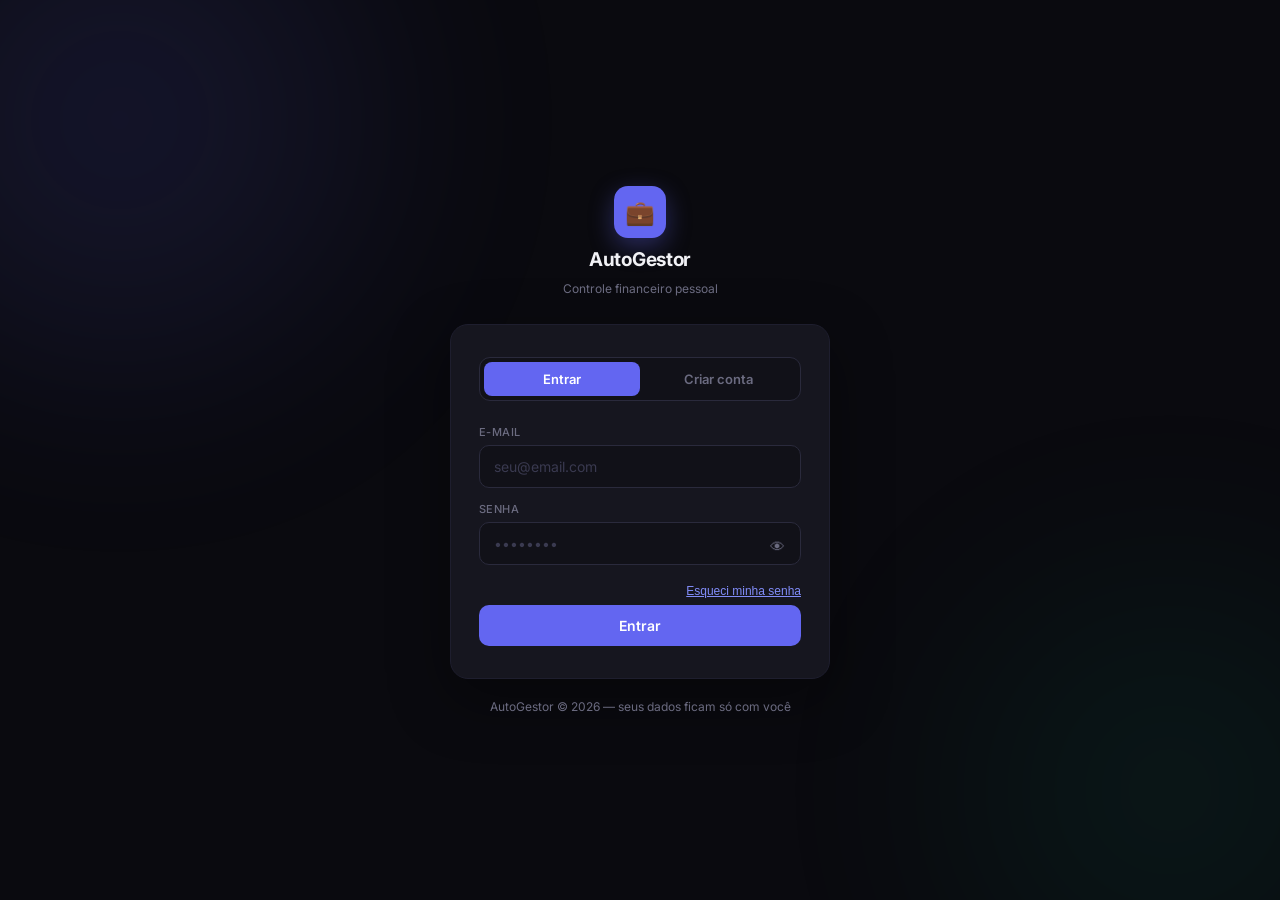
==== commit 3c9cf5a8: "Configure branded AutoGestor home screen icon on iOS" ====
--- a/app/static/login.html
+++ b/app/static/login.html
@@ -3,6 +3,12 @@
 <head>
 <meta charset="UTF-8">
 <meta name="viewport" content="width=device-width, initial-scale=1.0">
+<meta name="theme-color" content="#111118">
+<meta name="apple-mobile-web-app-capable" content="yes">
+<meta name="apple-mobile-web-app-title" content="AutoGestor">
+<link rel="icon" type="image/svg+xml" href="/static/autogestor-icon.svg?v=2">
+<link rel="apple-touch-icon" href="/static/autogestor-icon.svg?v=2">
+<link rel="manifest" href="/static/manifest.webmanifest">
 <title>AutoGestor — Entrar</title>
 <link rel="preconnect" href="https://fonts.googleapis.com">
 <link href="https://fonts.googleapis.com/css2?family=Inter:wght@300;400;500;600;700;800&display=swap" rel="stylesheet">
@@ -344,250 +350,6 @@
     padding: 11px;
     cursor: pointer;
   }
-
-/* AutoGestor · Login Dark Premium 2026 — visual only; auth logic preserved */
-:root {
-  --bg: #090a13;
-  --surface: #10121e;
-  --card: #121522;
-  --border: #24283d;
-  --border2: #323650;
-  --text: #f6f7ff;
-  --muted: #a2a8c1;
-  --dim: #747b98;
-  --accent: #625df5;
-  --accent2: #aaa7ff;
-}
-html { min-height: 100%; }
-body {
-  display: block;
-  min-height: 100vh;
-  min-height: 100dvh;
-  padding: 0;
-  overflow-x: hidden;
-  overflow-y: auto;
-  background: radial-gradient(ellipse at 12% 8%, rgba(99,93,245,.17), transparent 42%),
-              radial-gradient(ellipse at 90% 90%, rgba(60,45,143,.12), transparent 36%), var(--bg);
-}
-.bg-glow { opacity: .045 !important; }
-.auth-layout {
-  width: min(1200px, calc(100% - 72px));
-  min-height: 100vh;
-  min-height: 100dvh;
-  margin: auto;
-  display: grid;
-  grid-template-columns: minmax(0, 1.05fr) minmax(360px, .95fr);
-  align-items: center;
-  gap: clamp(32px, 7vw, 112px);
-  position: relative;
-  z-index: 1;
-  padding: 48px 0;
-}
-.auth-intro { min-height: 650px; align-self: stretch; display: flex; flex-direction: column; justify-content: space-between; }
-.intro-brand { font-size: 23px; font-weight: 800; letter-spacing: -.8px; }
-.intro-brand > span:last-child, .brand-name span { color: var(--accent2); }
-.intro-mark, .brand-icon {
-  background: linear-gradient(145deg, #7773ff, #5047d9);
-  box-shadow: 0 14px 40px rgba(91,83,241,.23);
-}
-.intro-mark { display: inline-grid; place-items: center; width: 38px; height: 38px; border-radius: 12px; margin-right: 10px; color: white; font-size: 27px; vertical-align: middle; }
-.intro-content { max-width: 540px; }
-.intro-eyebrow { display: inline-flex; align-items: center; gap: 9px; padding: 10px 14px; border-radius: 999px; border: 1px solid #292a4d; background: #17172e; color: #d7d5ff; font-size: 12px; font-weight: 600; }
-.intro-dot { width: 8px; height: 8px; border-radius: 50%; background: #817bff; }
-.intro-content h1 { font-size: clamp(36px, 4vw, 57px); letter-spacing: -2.4px; line-height: 1.12; margin: 26px 0 18px; font-weight: 800; }
-.intro-content h1 em { font-style: normal; color: #8c83ff; }
-.intro-content > p { font-size: 16px; line-height: 1.8; color: #aeb3cb; max-width: 490px; }
-.intro-features { display: grid; gap: 23px; margin-top: 35px; }
-.intro-feature { display: flex; gap: 14px; align-items: center; }
-.feature-icon { display: grid; place-items: center; width: 47px; height: 47px; flex: none; border-radius: 13px; background: #1b1b39; color: #a9a4ff; font-size: 27px; }
-.intro-feature strong { display: block; font-size: 13px; margin-bottom: 5px; }
-.intro-feature small { display: block; color: #9da4bc; font-size: 12px; line-height: 1.5; }
-.intro-bottom { font-size: 10px; color: #717896; font-weight: 700; letter-spacing: 2px; }
-.intro-bottom span { padding: 0 8px; }
-.auth-wrap { max-width: 470px; justify-self: end; }
-.brand { margin-bottom: 25px; gap: 8px; }
-.brand-icon { width: 58px; height: 58px; border-radius: 17px; font-size: 35px; }
-.brand-name { font-size: 25px; letter-spacing: -.9px; }
-.brand-sub { font-size: 12px; color: #a4aac3; text-align: center; }
-.auth-card { padding: 34px; border-radius: 22px; border-color: #292c42; background: linear-gradient(145deg, rgba(24,26,42,.98), rgba(17,19,32,.98)); box-shadow: 0 28px 90px rgba(0,0,0,.35); }
-.auth-toggle { margin-bottom: 28px; padding: 5px; border-radius: 12px; background: #0e101b; }
-.auth-toggle button { padding: 12px; color: #aab0c9; }
-.auth-toggle button.active { background: linear-gradient(100deg, #625cf2, #746bff); box-shadow: 0 4px 16px rgba(95,87,240,.25); }
-.field { margin-bottom: 18px; }
-.field label { font-size: 11px; font-weight: 700; color: #b2b8d0; letter-spacing: .065em; margin-bottom: 9px; }
-.field input { background: #0c0e19; border-color: #30334a; min-height: 50px; padding: 13px 15px; font-size: 14px; }
-.field input::placeholder { color: #737993; }
-.toggle-password { top: 38px; color: #b2b8d0; }
-.btn-submit { min-height: 51px; background: linear-gradient(105deg, #625cf2, #7169ff); box-shadow: 0 9px 26px rgba(93,86,245,.2); font-weight: 700; }
-.auth-link { margin: 4px 0 14px; }
-.auth-link button { color: #b3adff; }
-.auth-footer { color: #8d93ad; line-height: 1.6; }
-.modal-card { background: #151827; }
-@media (max-width: 900px) {
-  .auth-layout { width: min(480px, calc(100% - 36px)); display: flex; flex-direction: column; justify-content: center; gap: 0; padding: 36px 0 26px; }
-  .auth-intro { display: none; }
-  .auth-wrap { max-width: 100%; width: 100%; }
-  .brand { margin-bottom: 28px; }
-  .auth-card { padding: clamp(22px, 5vw, 32px); }
-}
-@media (max-width: 420px) {
-  .auth-layout { width: calc(100% - 28px); padding-top: 24px; }
-  .auth-card { padding: 22px 18px; border-radius: 19px; }
-  .brand-icon { width: 54px; height: 54px; }
-  .brand-name { font-size: 23px; }
-  .auth-toggle button { padding: 11px 6px; }
-}
-@media (prefers-reduced-motion: reduce) {
-  *, *::before, *::after { scroll-behavior: auto !important; transition-duration: .01ms !important; animation-duration: .01ms !important; }
-}
-
-/* Pixel-directed 2026 login layout — aligned with approved reference */
-:root { --bg:#080913; --surface:#0e0f1b; --card:#131422; --border:#272941; --border2:#30314c; --text:#f5f5fc; --muted:#a3a5bd; --dim:#737791; --accent:#625cff; --accent2:#8b80ff; }
-body { background:radial-gradient(ellipse at 16% 2%,#17173b 0%,transparent 43%),#090a14; overflow-x:hidden; }
-.bg-glow { display:none; }
-.auth-layout { width:min(1420px,calc(100% - 80px)); grid-template-columns:minmax(0,1fr) minmax(0,1fr); gap:clamp(55px,8vw,145px); min-height:100dvh; padding:50px 12px; }
-.auth-intro { min-height:760px; }
-.intro-brand { display:flex; align-items:center; gap:15px; font-size:27px; }
-.intro-brand strong { color:#7f74ff; }
-.intro-brand .brand-icon.small { width:44px; height:44px; border-radius:12px; font-size:22px; margin:0; }
-.intro-content { max-width:550px; }
-.intro-eyebrow { padding:9px 13px; background:#17162f; border-color:#242443; }
-.intro-content h1 { font-size:clamp(42px,4.2vw,65px); letter-spacing:-2px; line-height:1.13; margin:24px 0 18px; }
-.intro-content h1 em { color:#857aff; }
-.intro-content > p { max-width:490px; font-size:17px; line-height:1.7; }
-.intro-features { gap:22px; margin-top:30px; }
-.intro-feature { gap:15px; }
-.intro-feature strong { font-size:14px; }
-.intro-feature small { font-size:12px; }
-.feature-icon { width:52px; height:52px; background:#211e49; border-radius:13px; color:#9b8cff; font-weight:800; }
-.intro-dots { display:flex; gap:10px; }
-.intro-dots span { height:10px; width:10px; border-radius:50%; background:#3d405d; }
-.intro-dots span.selected { background:#756aff; }
-.auth-wrap { max-width:480px; width:100%; }
-.auth-card { padding:36px 37px 28px; border:1px solid #292b45; border-radius:19px; background:linear-gradient(155deg,#171827,#11121f); }
-.brand { margin-bottom:30px; }
-.brand-icon { font-size:26px; }
-.brand-name { font-size:26px; }
-.brand-sub { font-size:13px; }
-.auth-toggle { margin-bottom:28px; }
-.field { margin-bottom:17px; }
-.field label { color:#c1c3d6; }
-.input-shell { position:relative; }
-.input-shell > svg { position:absolute; left:15px; top:50%; transform:translateY(-50%); width:19px; height:19px; fill:none; stroke:#e0e0f1; stroke-width:1.7; stroke-linecap:round; stroke-linejoin:round; pointer-events:none; z-index:1; }
-.input-shell input { padding-left:45px; }
-.field.password-field .input-shell input { padding-right:45px; }
-.toggle-password { top:38px; right:12px; }
-.login-options { display:flex; justify-content:space-between; align-items:center; gap:10px; margin:8px 0 18px; }
-.remember { display:flex; align-items:center; gap:8px; font-size:12px; white-space:nowrap; color:#e2e1f1; cursor:pointer; }
-.remember input { width:15px; height:15px; accent-color:#675cff; cursor:pointer; }
-.login-options .auth-link { margin:0; }
-.login-options .auth-link button { white-space:nowrap; }
-.btn-submit { min-height:49px; }
-.btn-submit > span:last-child { font-size:21px; font-weight:400; line-height:1; }
-.social-area { margin-top:22px; }
-.social-divider { display:flex; align-items:center; gap:15px; color:#a5a8bf; font-size:12px; white-space:nowrap; margin-bottom:20px; }
-.social-divider:before,.social-divider:after { content:""; height:1px; background:#32344b; flex:1; }
-.social-buttons { display:grid; grid-template-columns:1fr 1fr; gap:14px; }
-.social-buttons button { min-height:49px; border:1px solid #3a3c59; border-radius:11px; background:#10111e; color:#f4f4fa; display:flex; align-items:center; justify-content:center; gap:10px; font-size:13px; font-weight:600; font-family:inherit; opacity:.65; cursor:not-allowed; }
-.google-g { font-size:22px; font-weight:800; color:#4285f4; text-shadow:-2px -1px #ea4335,2px 1px #34a853; }
-.apple-mark { font-size:23px; color:#fff; }
-.card-footer { margin-top:26px; text-align:center; color:#9c9db6; font-size:11px; }
-.auth-footer { display:none; }
-.mobile-benefits { display:none; }
-@media (max-width:900px) {
-  .auth-layout { width:min(480px,calc(100% - 32px)); padding:36px 0 0; justify-content:center; min-height:100dvh; }
-  .auth-intro { display:none; }
-  .auth-wrap { width:100%; }
-  .auth-card { padding:25px 22px 24px; }
-  .brand { margin-bottom:27px; }
-  .card-footer { display:none; }
-  .auth-footer { display:block; margin-top:18px; }
-  .mobile-benefits { display:grid; grid-template-columns:repeat(3,1fr); gap:8px; margin-top:34px; padding:20px 10px 28px; border-radius:50% 50% 0 0 / 22% 22% 0 0; background:linear-gradient(145deg,rgba(35,30,94,.85),rgba(16,16,41,.6)); text-align:center; }
-  .mobile-benefits div { font-size:11px; line-height:1.4; color:#d5d5eb; }
-  .mobile-benefits span { display:grid; place-items:center; width:37px; height:37px; margin:0 auto 9px; border-radius:11px; background:#27235b; color:#aa9dff; font-size:22px; }
-}
-@media (max-width:420px) {
-  .auth-layout { width:calc(100% - 24px); padding-top:24px; }
-  .auth-card { padding:21px 17px; }
-  .brand-icon { width:51px; height:51px; }
-  .brand-name { font-size:23px; }
-  .social-buttons { gap:8px; }
-  .login-options { gap:6px; }
-  .remember,.login-options .auth-link button { font-size:11px; }
-}
-@media (max-height:730px) and (max-width:900px) { .auth-layout { justify-content:flex-start; } .mobile-benefits { margin-top:20px; } }
-
-/* Visual refinement: reference-aligned desktop and landscape viewport */
-body {
-  background:
-    radial-gradient(ellipse 55% 48% at 43% -12%, rgba(95,53,235,.38), transparent 76%),
-    radial-gradient(ellipse 40% 45% at 105% 90%, rgba(75,46,199,.22), transparent 78%),
-    #090a16;
-}
-body::before, body::after {
-  content:""; position:fixed; pointer-events:none; z-index:0;
-  border:1px solid rgba(114,81,255,.38); border-radius:50%;
-  transform:rotate(-19deg);
-}
-body::before { width:1000px; height:570px; top:-445px; left:10%; box-shadow:0 0 0 36px rgba(82,53,192,.075),0 0 0 74px rgba(82,53,192,.045); }
-body::after { width:900px; height:470px; bottom:-410px; left:-200px; box-shadow:0 0 0 50px rgba(87,54,210,.09),0 0 0 90px rgba(87,54,210,.04); }
-.auth-layout {
-  width:min(1380px,calc(100% - 96px));
-  min-height:100vh; min-height:100dvh;
-  padding:clamp(28px,4vh,64px) 0;
-  gap:clamp(44px,6vw,105px);
-  align-items:center;
-}
-.auth-intro { min-height:0; height:auto; align-self:stretch; padding:0; }
-.intro-content { margin:auto 0; padding:32px 0; }
-.intro-content h1 { font-size:clamp(35px,3.65vw,59px); letter-spacing:-1.8px; }
-.intro-content > p { font-size:clamp(13px,1.05vw,16px); line-height:1.65; }
-.intro-features { gap:clamp(10px,1.8vh,19px); margin-top:25px; }
-.intro-feature .feature-icon { width:49px; height:49px; }
-.intro-dots { display:none !important; }
-.auth-wrap { justify-self:end; max-width:500px; }
-.auth-card { padding:clamp(22px,2.4vw,36px); box-shadow:0 22px 70px rgba(0,0,0,.36),0 0 50px rgba(86,71,218,.06); }
-.brand { margin-bottom:25px; }
-.auth-toggle { margin-bottom:23px; }
-.social-buttons button { border-color:#39365f; }
-.social-buttons button:disabled { opacity:.58; }
-@media (min-width:901px) and (max-height:780px) {
-  .auth-layout { align-items:start; }
-  .auth-intro { min-height:660px; }
-  .intro-content { padding:20px 0; }
-  .auth-card { padding:20px 26px; }
-  .brand { margin-bottom:14px; }
-  .brand-icon { width:48px; height:48px; }
-  .auth-toggle { margin-bottom:16px; }
-  .field { margin-bottom:12px; }
-  .field input { min-height:44px; }
-  .login-options { margin:5px 0 12px; }
-  .social-area { margin-top:15px; }
-  .social-divider { margin-bottom:12px; }
-  .card-footer { margin-top:15px; }
-}
-@media (max-width:900px) {
-  body::before { width:560px; height:400px; top:-335px; left:-160px; }
-  body::after { width:550px; height:300px; bottom:-270px; left:-150px; }
-  .auth-layout { width:min(480px,calc(100% - 28px)); padding:30px 0 0; min-height:100dvh; justify-content:center; }
-  .auth-wrap { justify-self:auto; }
-  .auth-card { padding:24px 20px; }
-}
-
-/* Social identity correction: genuine vector marks, consistent visual contrast */
-.social-buttons button,
-.social-buttons button:disabled {
-  opacity: 1;
-  background: linear-gradient(155deg,#171828,#10111d);
-  border: 1px solid #3a3b60;
-  color: #f5f5ff;
-  font-size: 14px;
-  font-weight: 600;
-  box-shadow: inset 0 1px 0 rgba(255,255,255,.025);
-}
-.social-buttons button:disabled { cursor: not-allowed; }
-.social-buttons .social-icon { display: block; width: 22px; height: 22px; flex: 0 0 22px; }
-.social-buttons .apple-icon { color: #fff; width: 25px; height: 25px; flex-basis: 25px; }
 </style>
 </head>
 <body>
@@ -595,66 +357,100 @@
 <div class="bg-glow one"></div>
 <div class="bg-glow two"></div>
 
-<main class="auth-layout">
-<section class="auth-intro" aria-label="Apresentação do AutoGestor">
-  <div class="intro-brand"><span class="brand-icon small" aria-hidden="true">💼</span><span>Auto<strong>Gestor</strong></span></div>
-  <div class="intro-content">
-    <span class="intro-eyebrow"><span class="intro-dot"></span> Seus dados sempre com você</span>
-    <h1>Controle<br>suas finanças<br>de forma <em>simples<br>e inteligente</em></h1>
-    <p>Organize seus ganhos, gastos e contas em um só lugar. Tenha clareza da sua vida financeira e tome melhores decisões todos os dias.</p>
-    <div class="intro-features">
-      <div class="intro-feature"><span class="feature-icon" aria-hidden="true">▥</span><div><strong>Acompanhe seus resultados</strong><small>Veja saldo, receitas e despesas em tempo real</small></div></div>
-      <div class="intro-feature"><span class="feature-icon" aria-hidden="true">▰</span><div><strong>Organize suas contas</strong><small>Bancos, carteiras e separação por ambiente</small></div></div>
-      <div class="intro-feature"><span class="feature-icon" aria-hidden="true">◆</span><div><strong>Classifique seus gastos</strong><small>Categorias personalizadas para sua rotina</small></div></div>
-      <div class="intro-feature"><span class="feature-icon" aria-hidden="true">⬟</span><div><strong>Seus dados protegidos</strong><small>Acesso seguro e privacidade garantida</small></div></div>
-    </div>
+<div class="auth-wrap">
+
+  <div class="brand">
+    <div class="brand-icon">💼</div>
+    <div class="brand-name">AutoGestor</div>
+    <div class="brand-sub">Controle financeiro pessoal</div>
   </div>
-</section>
-<section class="auth-wrap" aria-label="Acesso à conta">
+
   <div class="auth-card">
-    <div class="brand">
-      <div class="brand-icon" aria-hidden="true">💼</div>
-      <div class="brand-name">Auto<span>Gestor</span></div>
-      <div class="brand-sub">Controle financeiro pessoal</div>
-    </div>
+
+    <!-- Toggle Entrar / Criar conta -->
     <div class="auth-toggle">
       <button type="button" class="active" id="tab-login" onclick="trocarAba('login')">Entrar</button>
       <button type="button" id="tab-cadastro" onclick="trocarAba('cadastro')">Criar conta</button>
     </div>
-    <div class="auth-error" id="auth-error" role="alert"><span>⚠</span><span id="auth-error-text">Erro</span></div>
-    <div class="auth-info" id="auth-info"><span>⏳</span><span id="auth-info-text">Aguarde...</span></div>
+
+    <!-- Mensagem de erro genérica, reaproveitada pelos dois formulários -->
+    <div class="auth-error" id="auth-error">
+      <span>⚠</span>
+      <span id="auth-error-text">Erro</span>
+    </div>
+    <div class="auth-info" id="auth-info">
+      <span>⏳</span>
+      <span id="auth-info-text">Aguarde...</span>
+    </div>
+
+    <!-- ═══════════════ FORMULÁRIO DE LOGIN ═══════════════ -->
     <form id="form-login" onsubmit="return false;">
       <div class="field">
-        <label for="login-email">E-MAIL</label>
-        <div class="input-shell"><svg aria-hidden="true" viewBox="0 0 24 24"><rect x="3" y="5" width="18" height="14" rx="2"/><path d="m4 7 8 6 8-6"/></svg><input type="email" id="login-email" placeholder="seu@email.com" autocomplete="email"></div>
+        <label>E-mail</label>
+        <input type="email" id="login-email" placeholder="seu@email.com" autocomplete="email">
       </div>
       <div class="field password-field">
-        <label for="login-senha">SENHA</label>
-        <div class="input-shell"><svg aria-hidden="true" viewBox="0 0 24 24"><rect x="5" y="10" width="14" height="11" rx="2"/><path d="M8 10V7a4 4 0 0 1 8 0v3"/></svg><input type="password" id="login-senha" placeholder="••••••••" autocomplete="current-password"></div>
+        <label>Senha</label>
+        <input type="password" id="login-senha" placeholder="••••••••" autocomplete="current-password">
         <button type="button" class="toggle-password" aria-label="Mostrar ou ocultar senha" onclick="alternarSenha('login-senha', this)">👁</button>
       </div>
-      <div class="login-options"><label class="remember"><input type="checkbox" id="remember-email"> Lembrar de mim</label><div class="auth-link"><button type="button" onclick="abrirModalRecuperacao()">Esqueci minha senha</button></div></div>
-      <button type="button" class="btn-submit" id="btn-login" onclick="fazerLogin()"><span class="spinner" id="spinner-login"></span><span id="btn-login-text">Entrar</span><span aria-hidden="true">→</span></button>
+
+      <div class="auth-link">
+        <button type="button" onclick="abrirModalRecuperacao()">Esqueci minha senha</button>
+      </div>
+
+      <button type="button" class="btn-submit" id="btn-login" onclick="fazerLogin()">
+        <span class="spinner" id="spinner-login"></span>
+        <span id="btn-login-text">Entrar</span>
+      </button>
     </form>
+
+    <!-- ═══════════════ FORMULÁRIO DE CADASTRO ═══════════════ -->
     <form id="form-cadastro" style="display:none;" onsubmit="return false;">
-      <div class="field"><label for="cad-nome">NOME</label><input type="text" id="cad-nome" placeholder="Seu nome completo" autocomplete="name"></div>
-      <div class="field"><label for="cad-email">E-MAIL</label><input type="email" id="cad-email" placeholder="seu@email.com" autocomplete="email"></div>
-      <div class="field password-field"><label for="cad-senha">SENHA</label><input type="password" id="cad-senha" placeholder="Mínimo 6 caracteres" autocomplete="new-password" oninput="atualizarForcaSenha(this.value)"><button type="button" class="toggle-password" aria-label="Mostrar ou ocultar senha" onclick="alternarSenha('cad-senha', this)">👁</button>
-        <div class="strength-wrap" id="strength-wrap"><div class="strength-bars"><div class="strength-bar" id="bar-1"></div><div class="strength-bar" id="bar-2"></div><div class="strength-bar" id="bar-3"></div></div><span class="strength-label" id="strength-label">Fraca</span></div>
+      <div class="field">
+        <label>Nome</label>
+        <input type="text" id="cad-nome" placeholder="Seu nome completo" autocomplete="name">
       </div>
-      <div class="field password-field"><label for="cad-confirmar-senha">CONFIRMAR SENHA</label><input type="password" id="cad-confirmar-senha" autocomplete="new-password" placeholder="Repita sua senha" oninput="validarConfirmacaoSenha()"><button type="button" class="toggle-password" aria-label="Mostrar ou ocultar confirmação de senha" onclick="alternarSenha('cad-confirmar-senha', this)">👁</button><span class="field-error" id="cad-confirmar-erro" role="alert">As senhas não coincidem.</span></div>
-      <button type="button" class="btn-submit" id="btn-cadastro" onclick="fazerCadastro()"><span class="spinner" id="spinner-cadastro"></span><span id="btn-cadastro-text">Criar conta</span></button>
+      <div class="field">
+        <label>E-mail</label>
+        <input type="email" id="cad-email" placeholder="seu@email.com" autocomplete="email">
+      </div>
+      <div class="field password-field">
+        <label>Senha</label>
+        <input type="password" id="cad-senha" placeholder="Mínimo 6 caracteres" autocomplete="new-password" oninput="atualizarForcaSenha(this.value)">
+        <button type="button" class="toggle-password" aria-label="Mostrar ou ocultar senha" onclick="alternarSenha('cad-senha', this)">👁</button>
+
+        <!-- Indicador de força da senha — aparece ao digitar -->
+        <div class="strength-wrap" id="strength-wrap">
+          <div class="strength-bars">
+            <div class="strength-bar" id="bar-1"></div>
+            <div class="strength-bar" id="bar-2"></div>
+            <div class="strength-bar" id="bar-3"></div>
+          </div>
+          <span class="strength-label" id="strength-label">Fraca</span>
+        </div>
+      </div>
+
+      <div class="field password-field">
+        <label for="cad-confirmar-senha">Confirmar senha</label>
+        <input type="password" id="cad-confirmar-senha" autocomplete="new-password" placeholder="Repita sua senha" oninput="validarConfirmacaoSenha()">
+        <button type="button" class="toggle-password" aria-label="Mostrar ou ocultar confirmacao de senha" onclick="alternarSenha('cad-confirmar-senha', this)">👁</button>
+        <span class="field-error" id="cad-confirmar-erro" role="alert">As senhas não coincidem.</span>
+      </div>
+
+      <button type="button" class="btn-submit" id="btn-cadastro" onclick="fazerCadastro()">
+        <span class="spinner" id="spinner-cadastro"></span>
+        <span id="btn-cadastro-text">Criar conta</span>
+      </button>
     </form>
-    <div class="social-area" id="social-area"><div class="social-divider"><span>ou continue com</span></div><div class="social-buttons">
-      <button type="button" disabled aria-label="Entrar com Google — em breve" title="Login com Google em breve"><svg class="social-icon google-icon" aria-hidden="true" viewBox="0 0 48 48" xmlns="http://www.w3.org/2000/svg"><path fill="#EA4335" d="M24 9.5c3.54 0 6.71 1.22 9.21 3.6l6.85-6.85C35.9 2.38 30.47 0 24 0 14.62 0 6.51 5.38 2.56 13.22l7.98 6.19C12.43 13.72 17.74 9.5 24 9.5z"/><path fill="#4285F4" d="M46.98 24.55c0-1.57-.15-3.09-.38-4.55H24v9.02h12.94c-.58 2.96-2.28 5.48-4.82 7.18l7.73 6C44.36 38.03 46.98 31.88 46.98 24.55z"/><path fill="#FBBC05" d="M10.53 28.59A14.41 14.41 0 0 1 9.75 24c0-1.59.27-3.13.76-4.59l-7.98-6.2A23.91 23.91 0 0 0 0 24c0 3.87.93 7.51 2.56 10.78l7.97-6.19z"/><path fill="#34A853" d="M24 48c6.48 0 11.93-2.13 15.9-5.8l-7.73-6c-2.15 1.45-4.92 2.3-8.17 2.3-6.26 0-11.57-4.22-13.47-9.91l-7.97 6.19C6.51 42.62 14.62 48 24 48z"/></svg><span>Google</span></button>
-      <button type="button" disabled aria-label="Entrar com Apple — em breve" title="Login com Apple em breve"><svg class="social-icon apple-icon" aria-hidden="true" viewBox="0 0 24 24" xmlns="http://www.w3.org/2000/svg"><path fill="currentColor" d="M17.05 12.54c.02 2.11 1.86 2.81 1.88 2.82-.02.05-.29 1.01-.97 2-.59.86-1.2 1.72-2.16 1.74-.95.02-1.26-.56-2.35-.56-1.1 0-1.44.54-2.34.58-.94.03-1.66-.95-2.26-1.8-1.23-1.77-2.17-5.01-.91-7.19a3.5 3.5 0 0 1 2.96-1.8c.92-.02 1.79.63 2.35.63.56 0 1.62-.78 2.73-.67.46.02 1.76.19 2.6 1.41-.07.05-1.55.9-1.53 2.84zM15.3 6.5c.5-.6.84-1.44.75-2.28-.72.03-1.59.48-2.11 1.08-.47.54-.88 1.39-.77 2.21.8.06 1.62-.41 2.13-1.01z" transform="translate(0 -1) scale(1.14)"/></svg><span>Apple</span></button>
-    </div></div>
-    <div class="card-footer">AutoGestor © 2026 — seus dados ficam só com você</div>
+
   </div>
-  <div class="auth-footer">AutoGestor © 2026 — seus dados ficam só com você</div>
-  <div class="mobile-benefits" aria-label="Benefícios"><div><span>▥</span>Organize<br>seus ganhos</div><div><span>▰</span>Controle<br>seus gastos</div><div><span>⬟</span>Tenha seus<br>dados seguros</div></div>
-</section>
-</main>
+
+  <div class="auth-footer">
+    AutoGestor © 2026 — seus dados ficam só com você
+  </div>
+
+</div>
 
 <div class="modal-backdrop" id="modal-recuperacao" aria-hidden="true">
   <div class="modal-card" role="dialog" aria-modal="true" aria-labelledby="modal-recuperacao-title">
@@ -954,9 +750,6 @@
       return;
     }
 
-    const remember = document.getElementById('remember-email');
-    if (remember?.checked) localStorage.setItem('autogestor_ultimo_email', email);
-    else localStorage.removeItem('autogestor_ultimo_email');
     salvarSessao(corpo);
     redirecionarAposLogin();
 
@@ -1046,12 +839,6 @@
   }
 }
 
-const ultimoEmail = localStorage.getItem('autogestor_ultimo_email');
-if (ultimoEmail) {
-  document.getElementById('login-email').value = ultimoEmail;
-  document.getElementById('remember-email').checked = true;
-}
-
 // Permite enviar o formulário de login apertando Enter no campo de senha
 document.getElementById('login-senha').addEventListener('keydown', e => {
   if (e.key === 'Enter') fazerLogin();
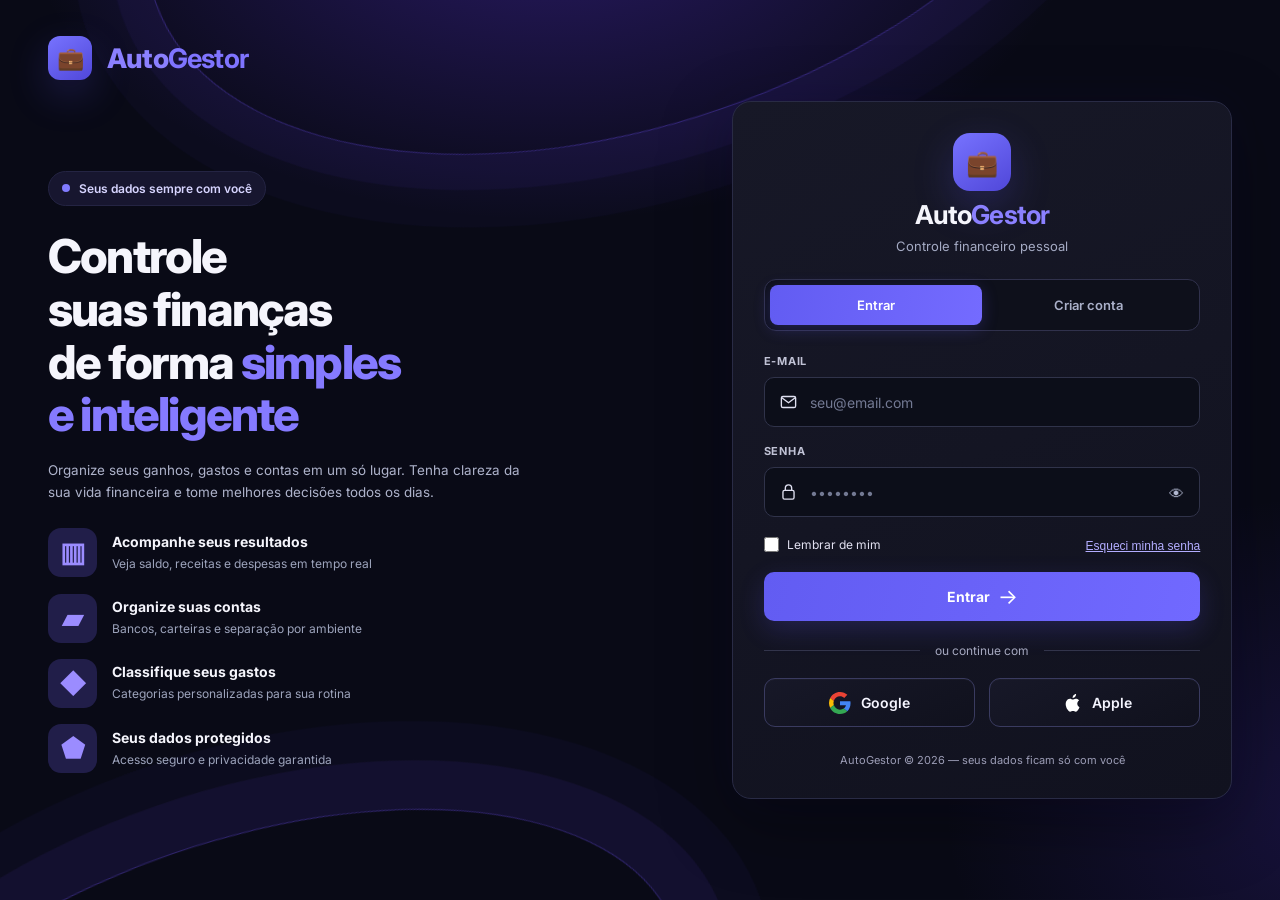
==== commit 1459a392: "fix(ios): point home screen icon to native PNG" ====
--- a/app/static/login.html
+++ b/app/static/login.html
@@ -3,12 +3,11 @@
 <head>
 <meta charset="UTF-8">
 <meta name="viewport" content="width=device-width, initial-scale=1.0">
+<meta name="apple-mobile-web-app-title" content="AutoGestor">
+<meta name="apple-mobile-web-app-capable" content="yes">
 <meta name="theme-color" content="#111118">
-<meta name="apple-mobile-web-app-capable" content="yes">
-<meta name="apple-mobile-web-app-title" content="AutoGestor">
-<link rel="icon" type="image/svg+xml" href="/static/autogestor-icon.svg?v=2">
-<link rel="apple-touch-icon" href="/static/autogestor-icon.svg?v=2">
-<link rel="manifest" href="/static/manifest.webmanifest">
+<link rel="apple-touch-icon" sizes="180x180" href="/static/apple-touch-icon.png?v=3">
+<link rel="icon" type="image/png" href="/static/apple-touch-icon.png?v=3">
 <title>AutoGestor — Entrar</title>
 <link rel="preconnect" href="https://fonts.googleapis.com">
 <link href="https://fonts.googleapis.com/css2?family=Inter:wght@300;400;500;600;700;800&display=swap" rel="stylesheet">
@@ -350,6 +349,250 @@
     padding: 11px;
     cursor: pointer;
   }
+
+/* AutoGestor · Login Dark Premium 2026 — visual only; auth logic preserved */
+:root {
+  --bg: #090a13;
+  --surface: #10121e;
+  --card: #121522;
+  --border: #24283d;
+  --border2: #323650;
+  --text: #f6f7ff;
+  --muted: #a2a8c1;
+  --dim: #747b98;
+  --accent: #625df5;
+  --accent2: #aaa7ff;
+}
+html { min-height: 100%; }
+body {
+  display: block;
+  min-height: 100vh;
+  min-height: 100dvh;
+  padding: 0;
+  overflow-x: hidden;
+  overflow-y: auto;
+  background: radial-gradient(ellipse at 12% 8%, rgba(99,93,245,.17), transparent 42%),
+              radial-gradient(ellipse at 90% 90%, rgba(60,45,143,.12), transparent 36%), var(--bg);
+}
+.bg-glow { opacity: .045 !important; }
+.auth-layout {
+  width: min(1200px, calc(100% - 72px));
+  min-height: 100vh;
+  min-height: 100dvh;
+  margin: auto;
+  display: grid;
+  grid-template-columns: minmax(0, 1.05fr) minmax(360px, .95fr);
+  align-items: center;
+  gap: clamp(32px, 7vw, 112px);
+  position: relative;
+  z-index: 1;
+  padding: 48px 0;
+}
+.auth-intro { min-height: 650px; align-self: stretch; display: flex; flex-direction: column; justify-content: space-between; }
+.intro-brand { font-size: 23px; font-weight: 800; letter-spacing: -.8px; }
+.intro-brand > span:last-child, .brand-name span { color: var(--accent2); }
+.intro-mark, .brand-icon {
+  background: linear-gradient(145deg, #7773ff, #5047d9);
+  box-shadow: 0 14px 40px rgba(91,83,241,.23);
+}
+.intro-mark { display: inline-grid; place-items: center; width: 38px; height: 38px; border-radius: 12px; margin-right: 10px; color: white; font-size: 27px; vertical-align: middle; }
+.intro-content { max-width: 540px; }
+.intro-eyebrow { display: inline-flex; align-items: center; gap: 9px; padding: 10px 14px; border-radius: 999px; border: 1px solid #292a4d; background: #17172e; color: #d7d5ff; font-size: 12px; font-weight: 600; }
+.intro-dot { width: 8px; height: 8px; border-radius: 50%; background: #817bff; }
+.intro-content h1 { font-size: clamp(36px, 4vw, 57px); letter-spacing: -2.4px; line-height: 1.12; margin: 26px 0 18px; font-weight: 800; }
+.intro-content h1 em { font-style: normal; color: #8c83ff; }
+.intro-content > p { font-size: 16px; line-height: 1.8; color: #aeb3cb; max-width: 490px; }
+.intro-features { display: grid; gap: 23px; margin-top: 35px; }
+.intro-feature { display: flex; gap: 14px; align-items: center; }
+.feature-icon { display: grid; place-items: center; width: 47px; height: 47px; flex: none; border-radius: 13px; background: #1b1b39; color: #a9a4ff; font-size: 27px; }
+.intro-feature strong { display: block; font-size: 13px; margin-bottom: 5px; }
+.intro-feature small { display: block; color: #9da4bc; font-size: 12px; line-height: 1.5; }
+.intro-bottom { font-size: 10px; color: #717896; font-weight: 700; letter-spacing: 2px; }
+.intro-bottom span { padding: 0 8px; }
+.auth-wrap { max-width: 470px; justify-self: end; }
+.brand { margin-bottom: 25px; gap: 8px; }
+.brand-icon { width: 58px; height: 58px; border-radius: 17px; font-size: 35px; }
+.brand-name { font-size: 25px; letter-spacing: -.9px; }
+.brand-sub { font-size: 12px; color: #a4aac3; text-align: center; }
+.auth-card { padding: 34px; border-radius: 22px; border-color: #292c42; background: linear-gradient(145deg, rgba(24,26,42,.98), rgba(17,19,32,.98)); box-shadow: 0 28px 90px rgba(0,0,0,.35); }
+.auth-toggle { margin-bottom: 28px; padding: 5px; border-radius: 12px; background: #0e101b; }
+.auth-toggle button { padding: 12px; color: #aab0c9; }
+.auth-toggle button.active { background: linear-gradient(100deg, #625cf2, #746bff); box-shadow: 0 4px 16px rgba(95,87,240,.25); }
+.field { margin-bottom: 18px; }
+.field label { font-size: 11px; font-weight: 700; color: #b2b8d0; letter-spacing: .065em; margin-bottom: 9px; }
+.field input { background: #0c0e19; border-color: #30334a; min-height: 50px; padding: 13px 15px; font-size: 14px; }
+.field input::placeholder { color: #737993; }
+.toggle-password { top: 38px; color: #b2b8d0; }
+.btn-submit { min-height: 51px; background: linear-gradient(105deg, #625cf2, #7169ff); box-shadow: 0 9px 26px rgba(93,86,245,.2); font-weight: 700; }
+.auth-link { margin: 4px 0 14px; }
+.auth-link button { color: #b3adff; }
+.auth-footer { color: #8d93ad; line-height: 1.6; }
+.modal-card { background: #151827; }
+@media (max-width: 900px) {
+  .auth-layout { width: min(480px, calc(100% - 36px)); display: flex; flex-direction: column; justify-content: center; gap: 0; padding: 36px 0 26px; }
+  .auth-intro { display: none; }
+  .auth-wrap { max-width: 100%; width: 100%; }
+  .brand { margin-bottom: 28px; }
+  .auth-card { padding: clamp(22px, 5vw, 32px); }
+}
+@media (max-width: 420px) {
+  .auth-layout { width: calc(100% - 28px); padding-top: 24px; }
+  .auth-card { padding: 22px 18px; border-radius: 19px; }
+  .brand-icon { width: 54px; height: 54px; }
+  .brand-name { font-size: 23px; }
+  .auth-toggle button { padding: 11px 6px; }
+}
+@media (prefers-reduced-motion: reduce) {
+  *, *::before, *::after { scroll-behavior: auto !important; transition-duration: .01ms !important; animation-duration: .01ms !important; }
+}
+
+/* Pixel-directed 2026 login layout — aligned with approved reference */
+:root { --bg:#080913; --surface:#0e0f1b; --card:#131422; --border:#272941; --border2:#30314c; --text:#f5f5fc; --muted:#a3a5bd; --dim:#737791; --accent:#625cff; --accent2:#8b80ff; }
+body { background:radial-gradient(ellipse at 16% 2%,#17173b 0%,transparent 43%),#090a14; overflow-x:hidden; }
+.bg-glow { display:none; }
+.auth-layout { width:min(1420px,calc(100% - 80px)); grid-template-columns:minmax(0,1fr) minmax(0,1fr); gap:clamp(55px,8vw,145px); min-height:100dvh; padding:50px 12px; }
+.auth-intro { min-height:760px; }
+.intro-brand { display:flex; align-items:center; gap:15px; font-size:27px; }
+.intro-brand strong { color:#7f74ff; }
+.intro-brand .brand-icon.small { width:44px; height:44px; border-radius:12px; font-size:22px; margin:0; }
+.intro-content { max-width:550px; }
+.intro-eyebrow { padding:9px 13px; background:#17162f; border-color:#242443; }
+.intro-content h1 { font-size:clamp(42px,4.2vw,65px); letter-spacing:-2px; line-height:1.13; margin:24px 0 18px; }
+.intro-content h1 em { color:#857aff; }
+.intro-content > p { max-width:490px; font-size:17px; line-height:1.7; }
+.intro-features { gap:22px; margin-top:30px; }
+.intro-feature { gap:15px; }
+.intro-feature strong { font-size:14px; }
+.intro-feature small { font-size:12px; }
+.feature-icon { width:52px; height:52px; background:#211e49; border-radius:13px; color:#9b8cff; font-weight:800; }
+.intro-dots { display:flex; gap:10px; }
+.intro-dots span { height:10px; width:10px; border-radius:50%; background:#3d405d; }
+.intro-dots span.selected { background:#756aff; }
+.auth-wrap { max-width:480px; width:100%; }
+.auth-card { padding:36px 37px 28px; border:1px solid #292b45; border-radius:19px; background:linear-gradient(155deg,#171827,#11121f); }
+.brand { margin-bottom:30px; }
+.brand-icon { font-size:26px; }
+.brand-name { font-size:26px; }
+.brand-sub { font-size:13px; }
+.auth-toggle { margin-bottom:28px; }
+.field { margin-bottom:17px; }
+.field label { color:#c1c3d6; }
+.input-shell { position:relative; }
+.input-shell > svg { position:absolute; left:15px; top:50%; transform:translateY(-50%); width:19px; height:19px; fill:none; stroke:#e0e0f1; stroke-width:1.7; stroke-linecap:round; stroke-linejoin:round; pointer-events:none; z-index:1; }
+.input-shell input { padding-left:45px; }
+.field.password-field .input-shell input { padding-right:45px; }
+.toggle-password { top:38px; right:12px; }
+.login-options { display:flex; justify-content:space-between; align-items:center; gap:10px; margin:8px 0 18px; }
+.remember { display:flex; align-items:center; gap:8px; font-size:12px; white-space:nowrap; color:#e2e1f1; cursor:pointer; }
+.remember input { width:15px; height:15px; accent-color:#675cff; cursor:pointer; }
+.login-options .auth-link { margin:0; }
+.login-options .auth-link button { white-space:nowrap; }
+.btn-submit { min-height:49px; }
+.btn-submit > span:last-child { font-size:21px; font-weight:400; line-height:1; }
+.social-area { margin-top:22px; }
+.social-divider { display:flex; align-items:center; gap:15px; color:#a5a8bf; font-size:12px; white-space:nowrap; margin-bottom:20px; }
+.social-divider:before,.social-divider:after { content:""; height:1px; background:#32344b; flex:1; }
+.social-buttons { display:grid; grid-template-columns:1fr 1fr; gap:14px; }
+.social-buttons button { min-height:49px; border:1px solid #3a3c59; border-radius:11px; background:#10111e; color:#f4f4fa; display:flex; align-items:center; justify-content:center; gap:10px; font-size:13px; font-weight:600; font-family:inherit; opacity:.65; cursor:not-allowed; }
+.google-g { font-size:22px; font-weight:800; color:#4285f4; text-shadow:-2px -1px #ea4335,2px 1px #34a853; }
+.apple-mark { font-size:23px; color:#fff; }
+.card-footer { margin-top:26px; text-align:center; color:#9c9db6; font-size:11px; }
+.auth-footer { display:none; }
+.mobile-benefits { display:none; }
+@media (max-width:900px) {
+  .auth-layout { width:min(480px,calc(100% - 32px)); padding:36px 0 0; justify-content:center; min-height:100dvh; }
+  .auth-intro { display:none; }
+  .auth-wrap { width:100%; }
+  .auth-card { padding:25px 22px 24px; }
+  .brand { margin-bottom:27px; }
+  .card-footer { display:none; }
+  .auth-footer { display:block; margin-top:18px; }
+  .mobile-benefits { display:grid; grid-template-columns:repeat(3,1fr); gap:8px; margin-top:34px; padding:20px 10px 28px; border-radius:50% 50% 0 0 / 22% 22% 0 0; background:linear-gradient(145deg,rgba(35,30,94,.85),rgba(16,16,41,.6)); text-align:center; }
+  .mobile-benefits div { font-size:11px; line-height:1.4; color:#d5d5eb; }
+  .mobile-benefits span { display:grid; place-items:center; width:37px; height:37px; margin:0 auto 9px; border-radius:11px; background:#27235b; color:#aa9dff; font-size:22px; }
+}
+@media (max-width:420px) {
+  .auth-layout { width:calc(100% - 24px); padding-top:24px; }
+  .auth-card { padding:21px 17px; }
+  .brand-icon { width:51px; height:51px; }
+  .brand-name { font-size:23px; }
+  .social-buttons { gap:8px; }
+  .login-options { gap:6px; }
+  .remember,.login-options .auth-link button { font-size:11px; }
+}
+@media (max-height:730px) and (max-width:900px) { .auth-layout { justify-content:flex-start; } .mobile-benefits { margin-top:20px; } }
+
+/* Visual refinement: reference-aligned desktop and landscape viewport */
+body {
+  background:
+    radial-gradient(ellipse 55% 48% at 43% -12%, rgba(95,53,235,.38), transparent 76%),
+    radial-gradient(ellipse 40% 45% at 105% 90%, rgba(75,46,199,.22), transparent 78%),
+    #090a16;
+}
+body::before, body::after {
+  content:""; position:fixed; pointer-events:none; z-index:0;
+  border:1px solid rgba(114,81,255,.38); border-radius:50%;
+  transform:rotate(-19deg);
+}
+body::before { width:1000px; height:570px; top:-445px; left:10%; box-shadow:0 0 0 36px rgba(82,53,192,.075),0 0 0 74px rgba(82,53,192,.045); }
+body::after { width:900px; height:470px; bottom:-410px; left:-200px; box-shadow:0 0 0 50px rgba(87,54,210,.09),0 0 0 90px rgba(87,54,210,.04); }
+.auth-layout {
+  width:min(1380px,calc(100% - 96px));
+  min-height:100vh; min-height:100dvh;
+  padding:clamp(28px,4vh,64px) 0;
+  gap:clamp(44px,6vw,105px);
+  align-items:center;
+}
+.auth-intro { min-height:0; height:auto; align-self:stretch; padding:0; }
+.intro-content { margin:auto 0; padding:32px 0; }
+.intro-content h1 { font-size:clamp(35px,3.65vw,59px); letter-spacing:-1.8px; }
+.intro-content > p { font-size:clamp(13px,1.05vw,16px); line-height:1.65; }
+.intro-features { gap:clamp(10px,1.8vh,19px); margin-top:25px; }
+.intro-feature .feature-icon { width:49px; height:49px; }
+.intro-dots { display:none !important; }
+.auth-wrap { justify-self:end; max-width:500px; }
+.auth-card { padding:clamp(22px,2.4vw,36px); box-shadow:0 22px 70px rgba(0,0,0,.36),0 0 50px rgba(86,71,218,.06); }
+.brand { margin-bottom:25px; }
+.auth-toggle { margin-bottom:23px; }
+.social-buttons button { border-color:#39365f; }
+.social-buttons button:disabled { opacity:.58; }
+@media (min-width:901px) and (max-height:780px) {
+  .auth-layout { align-items:start; }
+  .auth-intro { min-height:660px; }
+  .intro-content { padding:20px 0; }
+  .auth-card { padding:20px 26px; }
+  .brand { margin-bottom:14px; }
+  .brand-icon { width:48px; height:48px; }
+  .auth-toggle { margin-bottom:16px; }
+  .field { margin-bottom:12px; }
+  .field input { min-height:44px; }
+  .login-options { margin:5px 0 12px; }
+  .social-area { margin-top:15px; }
+  .social-divider { margin-bottom:12px; }
+  .card-footer { margin-top:15px; }
+}
+@media (max-width:900px) {
+  body::before { width:560px; height:400px; top:-335px; left:-160px; }
+  body::after { width:550px; height:300px; bottom:-270px; left:-150px; }
+  .auth-layout { width:min(480px,calc(100% - 28px)); padding:30px 0 0; min-height:100dvh; justify-content:center; }
+  .auth-wrap { justify-self:auto; }
+  .auth-card { padding:24px 20px; }
+}
+
+/* Social identity correction: genuine vector marks, consistent visual contrast */
+.social-buttons button,
+.social-buttons button:disabled {
+  opacity: 1;
+  background: linear-gradient(155deg,#171828,#10111d);
+  border: 1px solid #3a3b60;
+  color: #f5f5ff;
+  font-size: 14px;
+  font-weight: 600;
+  box-shadow: inset 0 1px 0 rgba(255,255,255,.025);
+}
+.social-buttons button:disabled { cursor: not-allowed; }
+.social-buttons .social-icon { display: block; width: 22px; height: 22px; flex: 0 0 22px; }
+.social-buttons .apple-icon { color: #fff; width: 25px; height: 25px; flex-basis: 25px; }
 </style>
 </head>
 <body>
@@ -357,100 +600,66 @@
 <div class="bg-glow one"></div>
 <div class="bg-glow two"></div>
 
-<div class="auth-wrap">
-
-  <div class="brand">
-    <div class="brand-icon">💼</div>
-    <div class="brand-name">AutoGestor</div>
-    <div class="brand-sub">Controle financeiro pessoal</div>
+<main class="auth-layout">
+<section class="auth-intro" aria-label="Apresentação do AutoGestor">
+  <div class="intro-brand"><span class="brand-icon small" aria-hidden="true">💼</span><span>Auto<strong>Gestor</strong></span></div>
+  <div class="intro-content">
+    <span class="intro-eyebrow"><span class="intro-dot"></span> Seus dados sempre com você</span>
+    <h1>Controle<br>suas finanças<br>de forma <em>simples<br>e inteligente</em></h1>
+    <p>Organize seus ganhos, gastos e contas em um só lugar. Tenha clareza da sua vida financeira e tome melhores decisões todos os dias.</p>
+    <div class="intro-features">
+      <div class="intro-feature"><span class="feature-icon" aria-hidden="true">▥</span><div><strong>Acompanhe seus resultados</strong><small>Veja saldo, receitas e despesas em tempo real</small></div></div>
+      <div class="intro-feature"><span class="feature-icon" aria-hidden="true">▰</span><div><strong>Organize suas contas</strong><small>Bancos, carteiras e separação por ambiente</small></div></div>
+      <div class="intro-feature"><span class="feature-icon" aria-hidden="true">◆</span><div><strong>Classifique seus gastos</strong><small>Categorias personalizadas para sua rotina</small></div></div>
+      <div class="intro-feature"><span class="feature-icon" aria-hidden="true">⬟</span><div><strong>Seus dados protegidos</strong><small>Acesso seguro e privacidade garantida</small></div></div>
+    </div>
   </div>
-
+</section>
+<section class="auth-wrap" aria-label="Acesso à conta">
   <div class="auth-card">
-
-    <!-- Toggle Entrar / Criar conta -->
+    <div class="brand">
+      <div class="brand-icon" aria-hidden="true">💼</div>
+      <div class="brand-name">Auto<span>Gestor</span></div>
+      <div class="brand-sub">Controle financeiro pessoal</div>
+    </div>
     <div class="auth-toggle">
       <button type="button" class="active" id="tab-login" onclick="trocarAba('login')">Entrar</button>
       <button type="button" id="tab-cadastro" onclick="trocarAba('cadastro')">Criar conta</button>
     </div>
-
-    <!-- Mensagem de erro genérica, reaproveitada pelos dois formulários -->
-    <div class="auth-error" id="auth-error">
-      <span>⚠</span>
-      <span id="auth-error-text">Erro</span>
-    </div>
-    <div class="auth-info" id="auth-info">
-      <span>⏳</span>
-      <span id="auth-info-text">Aguarde...</span>
-    </div>
-
-    <!-- ═══════════════ FORMULÁRIO DE LOGIN ═══════════════ -->
+    <div class="auth-error" id="auth-error" role="alert"><span>⚠</span><span id="auth-error-text">Erro</span></div>
+    <div class="auth-info" id="auth-info"><span>⏳</span><span id="auth-info-text">Aguarde...</span></div>
     <form id="form-login" onsubmit="return false;">
       <div class="field">
-        <label>E-mail</label>
-        <input type="email" id="login-email" placeholder="seu@email.com" autocomplete="email">
+        <label for="login-email">E-MAIL</label>
+        <div class="input-shell"><svg aria-hidden="true" viewBox="0 0 24 24"><rect x="3" y="5" width="18" height="14" rx="2"/><path d="m4 7 8 6 8-6"/></svg><input type="email" id="login-email" placeholder="seu@email.com" autocomplete="email"></div>
       </div>
       <div class="field password-field">
-        <label>Senha</label>
-        <input type="password" id="login-senha" placeholder="••••••••" autocomplete="current-password">
+        <label for="login-senha">SENHA</label>
+        <div class="input-shell"><svg aria-hidden="true" viewBox="0 0 24 24"><rect x="5" y="10" width="14" height="11" rx="2"/><path d="M8 10V7a4 4 0 0 1 8 0v3"/></svg><input type="password" id="login-senha" placeholder="••••••••" autocomplete="current-password"></div>
         <button type="button" class="toggle-password" aria-label="Mostrar ou ocultar senha" onclick="alternarSenha('login-senha', this)">👁</button>
       </div>
-
-      <div class="auth-link">
-        <button type="button" onclick="abrirModalRecuperacao()">Esqueci minha senha</button>
+      <div class="login-options"><label class="remember"><input type="checkbox" id="remember-email"> Lembrar de mim</label><div class="auth-link"><button type="button" onclick="abrirModalRecuperacao()">Esqueci minha senha</button></div></div>
+      <button type="button" class="btn-submit" id="btn-login" onclick="fazerLogin()"><span class="spinner" id="spinner-login"></span><span id="btn-login-text">Entrar</span><span aria-hidden="true">→</span></button>
+    </form>
+    <form id="form-cadastro" style="display:none;" onsubmit="return false;">
+      <div class="field"><label for="cad-nome">NOME</label><input type="text" id="cad-nome" placeholder="Seu nome completo" autocomplete="name"></div>
+      <div class="field"><label for="cad-email">E-MAIL</label><input type="email" id="cad-email" placeholder="seu@email.com" autocomplete="email"></div>
+      <div class="field password-field"><label for="cad-senha">SENHA</label><input type="password" id="cad-senha" placeholder="Mínimo 6 caracteres" autocomplete="new-password" oninput="atualizarForcaSenha(this.value)"><button type="button" class="toggle-password" aria-label="Mostrar ou ocultar senha" onclick="alternarSenha('cad-senha', this)">👁</button>
+        <div class="strength-wrap" id="strength-wrap"><div class="strength-bars"><div class="strength-bar" id="bar-1"></div><div class="strength-bar" id="bar-2"></div><div class="strength-bar" id="bar-3"></div></div><span class="strength-label" id="strength-label">Fraca</span></div>
       </div>
-
-      <button type="button" class="btn-submit" id="btn-login" onclick="fazerLogin()">
-        <span class="spinner" id="spinner-login"></span>
-        <span id="btn-login-text">Entrar</span>
-      </button>
+      <div class="field password-field"><label for="cad-confirmar-senha">CONFIRMAR SENHA</label><input type="password" id="cad-confirmar-senha" autocomplete="new-password" placeholder="Repita sua senha" oninput="validarConfirmacaoSenha()"><button type="button" class="toggle-password" aria-label="Mostrar ou ocultar confirmação de senha" onclick="alternarSenha('cad-confirmar-senha', this)">👁</button><span class="field-error" id="cad-confirmar-erro" role="alert">As senhas não coincidem.</span></div>
+      <button type="button" class="btn-submit" id="btn-cadastro" onclick="fazerCadastro()"><span class="spinner" id="spinner-cadastro"></span><span id="btn-cadastro-text">Criar conta</span></button>
     </form>
-
-    <!-- ═══════════════ FORMULÁRIO DE CADASTRO ═══════════════ -->
-    <form id="form-cadastro" style="display:none;" onsubmit="return false;">
-      <div class="field">
-        <label>Nome</label>
-        <input type="text" id="cad-nome" placeholder="Seu nome completo" autocomplete="name">
-      </div>
-      <div class="field">
-        <label>E-mail</label>
-        <input type="email" id="cad-email" placeholder="seu@email.com" autocomplete="email">
-      </div>
-      <div class="field password-field">
-        <label>Senha</label>
-        <input type="password" id="cad-senha" placeholder="Mínimo 6 caracteres" autocomplete="new-password" oninput="atualizarForcaSenha(this.value)">
-        <button type="button" class="toggle-password" aria-label="Mostrar ou ocultar senha" onclick="alternarSenha('cad-senha', this)">👁</button>
-
-        <!-- Indicador de força da senha — aparece ao digitar -->
-        <div class="strength-wrap" id="strength-wrap">
-          <div class="strength-bars">
-            <div class="strength-bar" id="bar-1"></div>
-            <div class="strength-bar" id="bar-2"></div>
-            <div class="strength-bar" id="bar-3"></div>
-          </div>
-          <span class="strength-label" id="strength-label">Fraca</span>
-        </div>
-      </div>
-
-      <div class="field password-field">
-        <label for="cad-confirmar-senha">Confirmar senha</label>
-        <input type="password" id="cad-confirmar-senha" autocomplete="new-password" placeholder="Repita sua senha" oninput="validarConfirmacaoSenha()">
-        <button type="button" class="toggle-password" aria-label="Mostrar ou ocultar confirmacao de senha" onclick="alternarSenha('cad-confirmar-senha', this)">👁</button>
-        <span class="field-error" id="cad-confirmar-erro" role="alert">As senhas não coincidem.</span>
-      </div>
-
-      <button type="button" class="btn-submit" id="btn-cadastro" onclick="fazerCadastro()">
-        <span class="spinner" id="spinner-cadastro"></span>
-        <span id="btn-cadastro-text">Criar conta</span>
-      </button>
-    </form>
-
+    <div class="social-area" id="social-area"><div class="social-divider"><span>ou continue com</span></div><div class="social-buttons">
+      <button type="button" disabled aria-label="Entrar com Google — em breve" title="Login com Google em breve"><svg class="social-icon google-icon" aria-hidden="true" viewBox="0 0 48 48" xmlns="http://www.w3.org/2000/svg"><path fill="#EA4335" d="M24 9.5c3.54 0 6.71 1.22 9.21 3.6l6.85-6.85C35.9 2.38 30.47 0 24 0 14.62 0 6.51 5.38 2.56 13.22l7.98 6.19C12.43 13.72 17.74 9.5 24 9.5z"/><path fill="#4285F4" d="M46.98 24.55c0-1.57-.15-3.09-.38-4.55H24v9.02h12.94c-.58 2.96-2.28 5.48-4.82 7.18l7.73 6C44.36 38.03 46.98 31.88 46.98 24.55z"/><path fill="#FBBC05" d="M10.53 28.59A14.41 14.41 0 0 1 9.75 24c0-1.59.27-3.13.76-4.59l-7.98-6.2A23.91 23.91 0 0 0 0 24c0 3.87.93 7.51 2.56 10.78l7.97-6.19z"/><path fill="#34A853" d="M24 48c6.48 0 11.93-2.13 15.9-5.8l-7.73-6c-2.15 1.45-4.92 2.3-8.17 2.3-6.26 0-11.57-4.22-13.47-9.91l-7.97 6.19C6.51 42.62 14.62 48 24 48z"/></svg><span>Google</span></button>
+      <button type="button" disabled aria-label="Entrar com Apple — em breve" title="Login com Apple em breve"><svg class="social-icon apple-icon" aria-hidden="true" viewBox="0 0 24 24" xmlns="http://www.w3.org/2000/svg"><path fill="currentColor" d="M17.05 12.54c.02 2.11 1.86 2.81 1.88 2.82-.02.05-.29 1.01-.97 2-.59.86-1.2 1.72-2.16 1.74-.95.02-1.26-.56-2.35-.56-1.1 0-1.44.54-2.34.58-.94.03-1.66-.95-2.26-1.8-1.23-1.77-2.17-5.01-.91-7.19a3.5 3.5 0 0 1 2.96-1.8c.92-.02 1.79.63 2.35.63.56 0 1.62-.78 2.73-.67.46.02 1.76.19 2.6 1.41-.07.05-1.55.9-1.53 2.84zM15.3 6.5c.5-.6.84-1.44.75-2.28-.72.03-1.59.48-2.11 1.08-.47.54-.88 1.39-.77 2.21.8.06 1.62-.41 2.13-1.01z" transform="translate(0 -1) scale(1.14)"/></svg><span>Apple</span></button>
+    </div></div>
+    <div class="card-footer">AutoGestor © 2026 — seus dados ficam só com você</div>
   </div>
-
-  <div class="auth-footer">
-    AutoGestor © 2026 — seus dados ficam só com você
-  </div>
-
-</div>
+  <div class="auth-footer">AutoGestor © 2026 — seus dados ficam só com você</div>
+  <div class="mobile-benefits" aria-label="Benefícios"><div><span>▥</span>Organize<br>seus ganhos</div><div><span>▰</span>Controle<br>seus gastos</div><div><span>⬟</span>Tenha seus<br>dados seguros</div></div>
+</section>
+</main>
 
 <div class="modal-backdrop" id="modal-recuperacao" aria-hidden="true">
   <div class="modal-card" role="dialog" aria-modal="true" aria-labelledby="modal-recuperacao-title">
@@ -750,6 +959,9 @@
       return;
     }
 
+    const remember = document.getElementById('remember-email');
+    if (remember?.checked) localStorage.setItem('autogestor_ultimo_email', email);
+    else localStorage.removeItem('autogestor_ultimo_email');
     salvarSessao(corpo);
     redirecionarAposLogin();
 
@@ -839,6 +1051,12 @@
   }
 }
 
+const ultimoEmail = localStorage.getItem('autogestor_ultimo_email');
+if (ultimoEmail) {
+  document.getElementById('login-email').value = ultimoEmail;
+  document.getElementById('remember-email').checked = true;
+}
+
 // Permite enviar o formulário de login apertando Enter no campo de senha
 document.getElementById('login-senha').addEventListener('keydown', e => {
   if (e.key === 'Enter') fazerLogin();
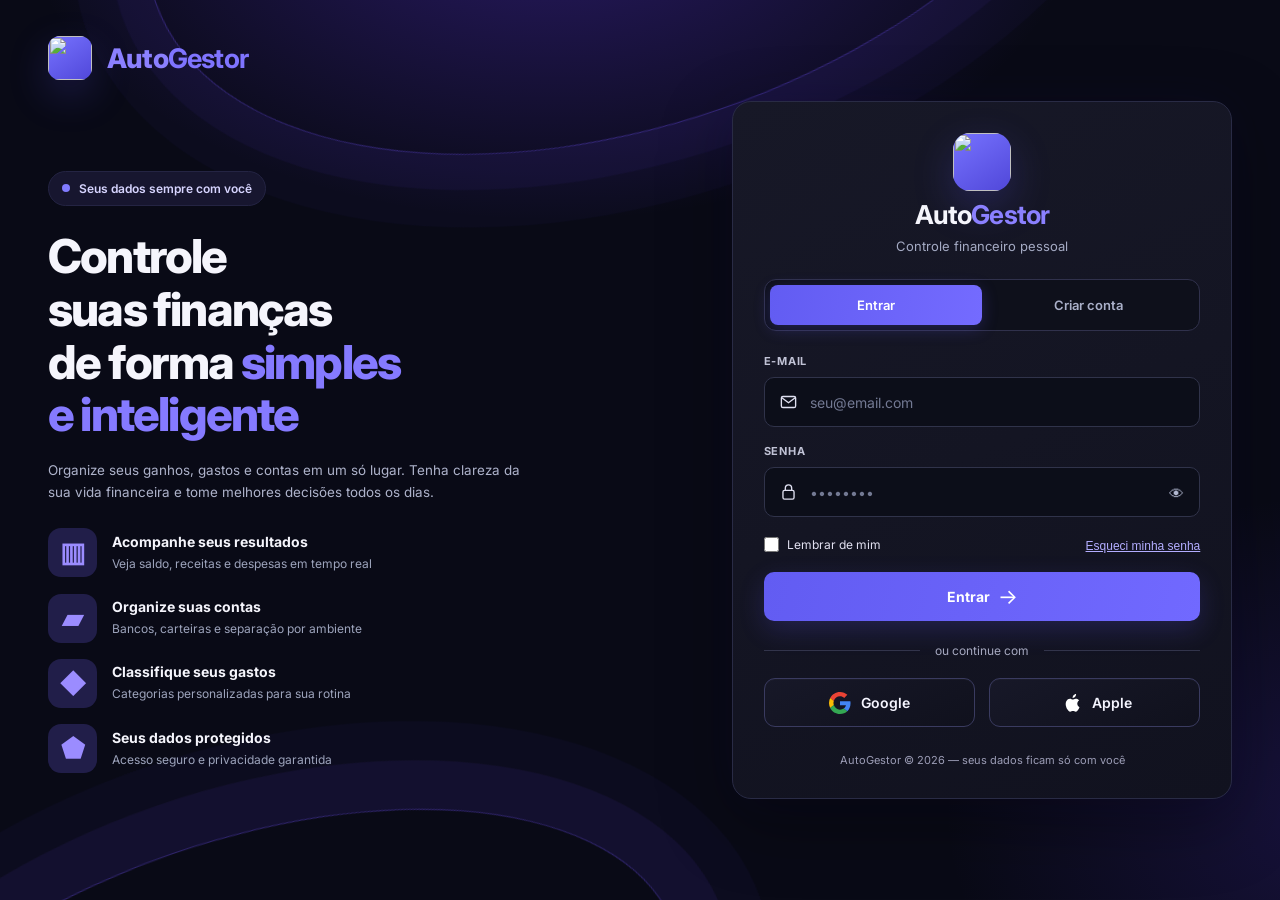
==== commit 0befb038: "fix(ui): display brown briefcase brand artwork on login" ====
--- a/app/static/login.html
+++ b/app/static/login.html
@@ -6,8 +6,8 @@
 <meta name="apple-mobile-web-app-title" content="AutoGestor">
 <meta name="apple-mobile-web-app-capable" content="yes">
 <meta name="theme-color" content="#111118">
-<link rel="apple-touch-icon" sizes="180x180" href="/static/apple-touch-icon.png?v=3">
-<link rel="icon" type="image/png" href="/static/apple-touch-icon.png?v=3">
+<link rel="apple-touch-icon" sizes="180x180" href="/static/apple-touch-icon.png?v=4">
+<link rel="icon" type="image/png" href="/static/apple-touch-icon.png?v=4">
 <title>AutoGestor — Entrar</title>
 <link rel="preconnect" href="https://fonts.googleapis.com">
 <link href="https://fonts.googleapis.com/css2?family=Inter:wght@300;400;500;600;700;800&display=swap" rel="stylesheet">
@@ -96,6 +96,7 @@
     font-size: 24px;
     box-shadow: 0 8px 24px rgba(99,102,241,0.35);
   }
+  .brand-logo-image { width: 100%; height: 100%; object-fit: cover; display: block; border-radius: inherit; }
   .brand-name {
     font-size: 19px;
     font-weight: 700;
@@ -602,7 +603,7 @@
 
 <main class="auth-layout">
 <section class="auth-intro" aria-label="Apresentação do AutoGestor">
-  <div class="intro-brand"><span class="brand-icon small" aria-hidden="true">💼</span><span>Auto<strong>Gestor</strong></span></div>
+  <div class="intro-brand"><span class="brand-icon small" aria-hidden="true"><img src="/static/apple-touch-icon.png?v=4" alt="" class="brand-logo-image"></span><span>Auto<strong>Gestor</strong></span></div>
   <div class="intro-content">
     <span class="intro-eyebrow"><span class="intro-dot"></span> Seus dados sempre com você</span>
     <h1>Controle<br>suas finanças<br>de forma <em>simples<br>e inteligente</em></h1>
@@ -618,7 +619,7 @@
 <section class="auth-wrap" aria-label="Acesso à conta">
   <div class="auth-card">
     <div class="brand">
-      <div class="brand-icon" aria-hidden="true">💼</div>
+      <div class="brand-icon" aria-hidden="true"><img src="/static/apple-touch-icon.png?v=4" alt="" class="brand-logo-image"></div>
       <div class="brand-name">Auto<span>Gestor</span></div>
       <div class="brand-sub">Controle financeiro pessoal</div>
     </div>
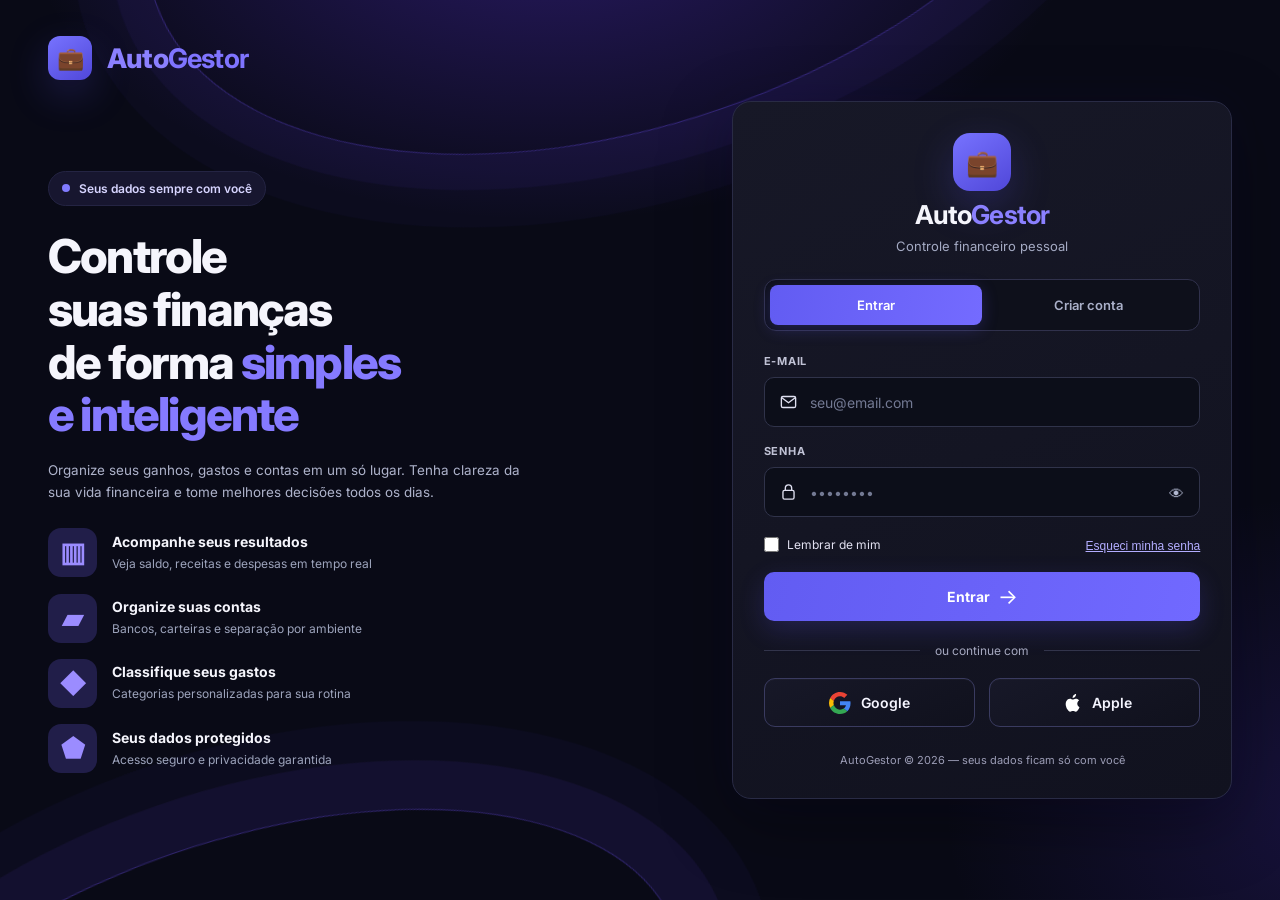
==== commit a528f382: "fix: preserve approved login design alongside dashboard redesign" ====
--- a/app/static/login.html
+++ b/app/static/login.html
@@ -3,11 +3,12 @@
 <head>
 <meta charset="UTF-8">
 <meta name="viewport" content="width=device-width, initial-scale=1.0">
+<meta name="theme-color" content="#111118">
+<meta name="apple-mobile-web-app-capable" content="yes">
 <meta name="apple-mobile-web-app-title" content="AutoGestor">
-<meta name="apple-mobile-web-app-capable" content="yes">
-<meta name="theme-color" content="#111118">
-<link rel="apple-touch-icon" sizes="180x180" href="/static/apple-touch-icon.png?v=4">
-<link rel="icon" type="image/png" href="/static/apple-touch-icon.png?v=4">
+<link rel="icon" type="image/svg+xml" href="/static/autogestor-icon.svg?v=2">
+<link rel="apple-touch-icon" href="/static/autogestor-icon.svg?v=2">
+<link rel="manifest" href="/static/manifest.webmanifest">
 <title>AutoGestor — Entrar</title>
 <link rel="preconnect" href="https://fonts.googleapis.com">
 <link href="https://fonts.googleapis.com/css2?family=Inter:wght@300;400;500;600;700;800&display=swap" rel="stylesheet">
@@ -96,7 +97,6 @@
     font-size: 24px;
     box-shadow: 0 8px 24px rgba(99,102,241,0.35);
   }
-  .brand-logo-image { width: 100%; height: 100%; object-fit: cover; display: block; border-radius: inherit; }
   .brand-name {
     font-size: 19px;
     font-weight: 700;
@@ -603,7 +603,7 @@
 
 <main class="auth-layout">
 <section class="auth-intro" aria-label="Apresentação do AutoGestor">
-  <div class="intro-brand"><span class="brand-icon small" aria-hidden="true"><img src="/static/apple-touch-icon.png?v=4" alt="" class="brand-logo-image"></span><span>Auto<strong>Gestor</strong></span></div>
+  <div class="intro-brand"><span class="brand-icon small" aria-hidden="true">💼</span><span>Auto<strong>Gestor</strong></span></div>
   <div class="intro-content">
     <span class="intro-eyebrow"><span class="intro-dot"></span> Seus dados sempre com você</span>
     <h1>Controle<br>suas finanças<br>de forma <em>simples<br>e inteligente</em></h1>
@@ -619,7 +619,7 @@
 <section class="auth-wrap" aria-label="Acesso à conta">
   <div class="auth-card">
     <div class="brand">
-      <div class="brand-icon" aria-hidden="true"><img src="/static/apple-touch-icon.png?v=4" alt="" class="brand-logo-image"></div>
+      <div class="brand-icon" aria-hidden="true">💼</div>
       <div class="brand-name">Auto<span>Gestor</span></div>
       <div class="brand-sub">Controle financeiro pessoal</div>
     </div>
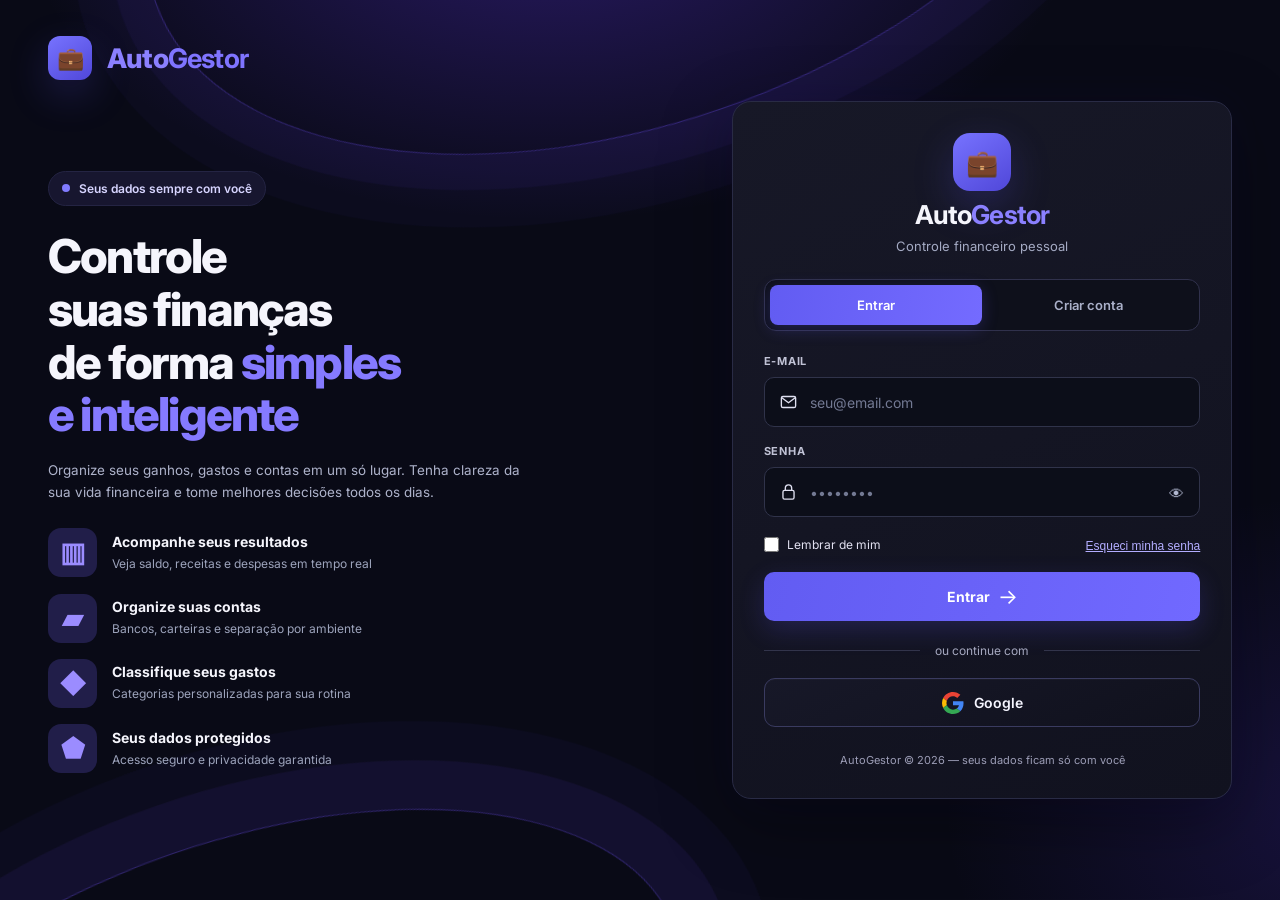
==== commit c5dfd6bc: "Hide unavailable Apple login button and expand Google option" ====
--- a/app/static/login.html
+++ b/app/static/login.html
@@ -493,7 +493,7 @@
 .social-area { margin-top:22px; }
 .social-divider { display:flex; align-items:center; gap:15px; color:#a5a8bf; font-size:12px; white-space:nowrap; margin-bottom:20px; }
 .social-divider:before,.social-divider:after { content:""; height:1px; background:#32344b; flex:1; }
-.social-buttons { display:grid; grid-template-columns:1fr 1fr; gap:14px; }
+.social-buttons { display:grid; grid-template-columns:1fr; gap:14px; }
 .social-buttons button { min-height:49px; border:1px solid #3a3c59; border-radius:11px; background:#10111e; color:#f4f4fa; display:flex; align-items:center; justify-content:center; gap:10px; font-size:13px; font-weight:600; font-family:inherit; opacity:.65; cursor:not-allowed; }
 .google-g { font-size:22px; font-weight:800; color:#4285f4; text-shadow:-2px -1px #ea4335,2px 1px #34a853; }
 .apple-mark { font-size:23px; color:#fff; }
@@ -648,12 +648,11 @@
       <div class="field password-field"><label for="cad-senha">SENHA</label><input type="password" id="cad-senha" placeholder="Mínimo 6 caracteres" autocomplete="new-password" oninput="atualizarForcaSenha(this.value)"><button type="button" class="toggle-password" aria-label="Mostrar ou ocultar senha" onclick="alternarSenha('cad-senha', this)">👁</button>
         <div class="strength-wrap" id="strength-wrap"><div class="strength-bars"><div class="strength-bar" id="bar-1"></div><div class="strength-bar" id="bar-2"></div><div class="strength-bar" id="bar-3"></div></div><span class="strength-label" id="strength-label">Fraca</span></div>
       </div>
-      <div class="field password-field"><label for="cad-confirmar-senha">CONFIRMAR SENHA</label><input type="password" id="cad-confirmar-senha" autocomplete="new-password" placeholder="Repita sua senha" oninput="validarConfirmacaoSenha()"><button type="button" class="toggle-password" aria-label="Mostrar ou ocultar confirmação de senha" onclick="alternarSenha('cad-confirmar-senha', this)">👁</button><span class="field-error" id="cad-confirmar-erro" role="alert">As senhas não coincidem.</span></div>
+      <div class="field password-field"><label for="cad-confirmar-senha">Confirmar senha</label><input type="password" id="cad-confirmar-senha" autocomplete="new-password" placeholder="Repita sua senha" oninput="validarConfirmacaoSenha()"><button type="button" class="toggle-password" aria-label="Mostrar ou ocultar confirmação de senha" onclick="alternarSenha('cad-confirmar-senha', this)">👁</button><span class="field-error" id="cad-confirmar-erro" role="alert">As senhas não coincidem.</span></div>
       <button type="button" class="btn-submit" id="btn-cadastro" onclick="fazerCadastro()"><span class="spinner" id="spinner-cadastro"></span><span id="btn-cadastro-text">Criar conta</span></button>
     </form>
     <div class="social-area" id="social-area"><div class="social-divider"><span>ou continue com</span></div><div class="social-buttons">
       <button type="button" disabled aria-label="Entrar com Google — em breve" title="Login com Google em breve"><svg class="social-icon google-icon" aria-hidden="true" viewBox="0 0 48 48" xmlns="http://www.w3.org/2000/svg"><path fill="#EA4335" d="M24 9.5c3.54 0 6.71 1.22 9.21 3.6l6.85-6.85C35.9 2.38 30.47 0 24 0 14.62 0 6.51 5.38 2.56 13.22l7.98 6.19C12.43 13.72 17.74 9.5 24 9.5z"/><path fill="#4285F4" d="M46.98 24.55c0-1.57-.15-3.09-.38-4.55H24v9.02h12.94c-.58 2.96-2.28 5.48-4.82 7.18l7.73 6C44.36 38.03 46.98 31.88 46.98 24.55z"/><path fill="#FBBC05" d="M10.53 28.59A14.41 14.41 0 0 1 9.75 24c0-1.59.27-3.13.76-4.59l-7.98-6.2A23.91 23.91 0 0 0 0 24c0 3.87.93 7.51 2.56 10.78l7.97-6.19z"/><path fill="#34A853" d="M24 48c6.48 0 11.93-2.13 15.9-5.8l-7.73-6c-2.15 1.45-4.92 2.3-8.17 2.3-6.26 0-11.57-4.22-13.47-9.91l-7.97 6.19C6.51 42.62 14.62 48 24 48z"/></svg><span>Google</span></button>
-      <button type="button" disabled aria-label="Entrar com Apple — em breve" title="Login com Apple em breve"><svg class="social-icon apple-icon" aria-hidden="true" viewBox="0 0 24 24" xmlns="http://www.w3.org/2000/svg"><path fill="currentColor" d="M17.05 12.54c.02 2.11 1.86 2.81 1.88 2.82-.02.05-.29 1.01-.97 2-.59.86-1.2 1.72-2.16 1.74-.95.02-1.26-.56-2.35-.56-1.1 0-1.44.54-2.34.58-.94.03-1.66-.95-2.26-1.8-1.23-1.77-2.17-5.01-.91-7.19a3.5 3.5 0 0 1 2.96-1.8c.92-.02 1.79.63 2.35.63.56 0 1.62-.78 2.73-.67.46.02 1.76.19 2.6 1.41-.07.05-1.55.9-1.53 2.84zM15.3 6.5c.5-.6.84-1.44.75-2.28-.72.03-1.59.48-2.11 1.08-.47.54-.88 1.39-.77 2.21.8.06 1.62-.41 2.13-1.01z" transform="translate(0 -1) scale(1.14)"/></svg><span>Apple</span></button>
     </div></div>
     <div class="card-footer">AutoGestor © 2026 — seus dados ficam só com você</div>
   </div>
